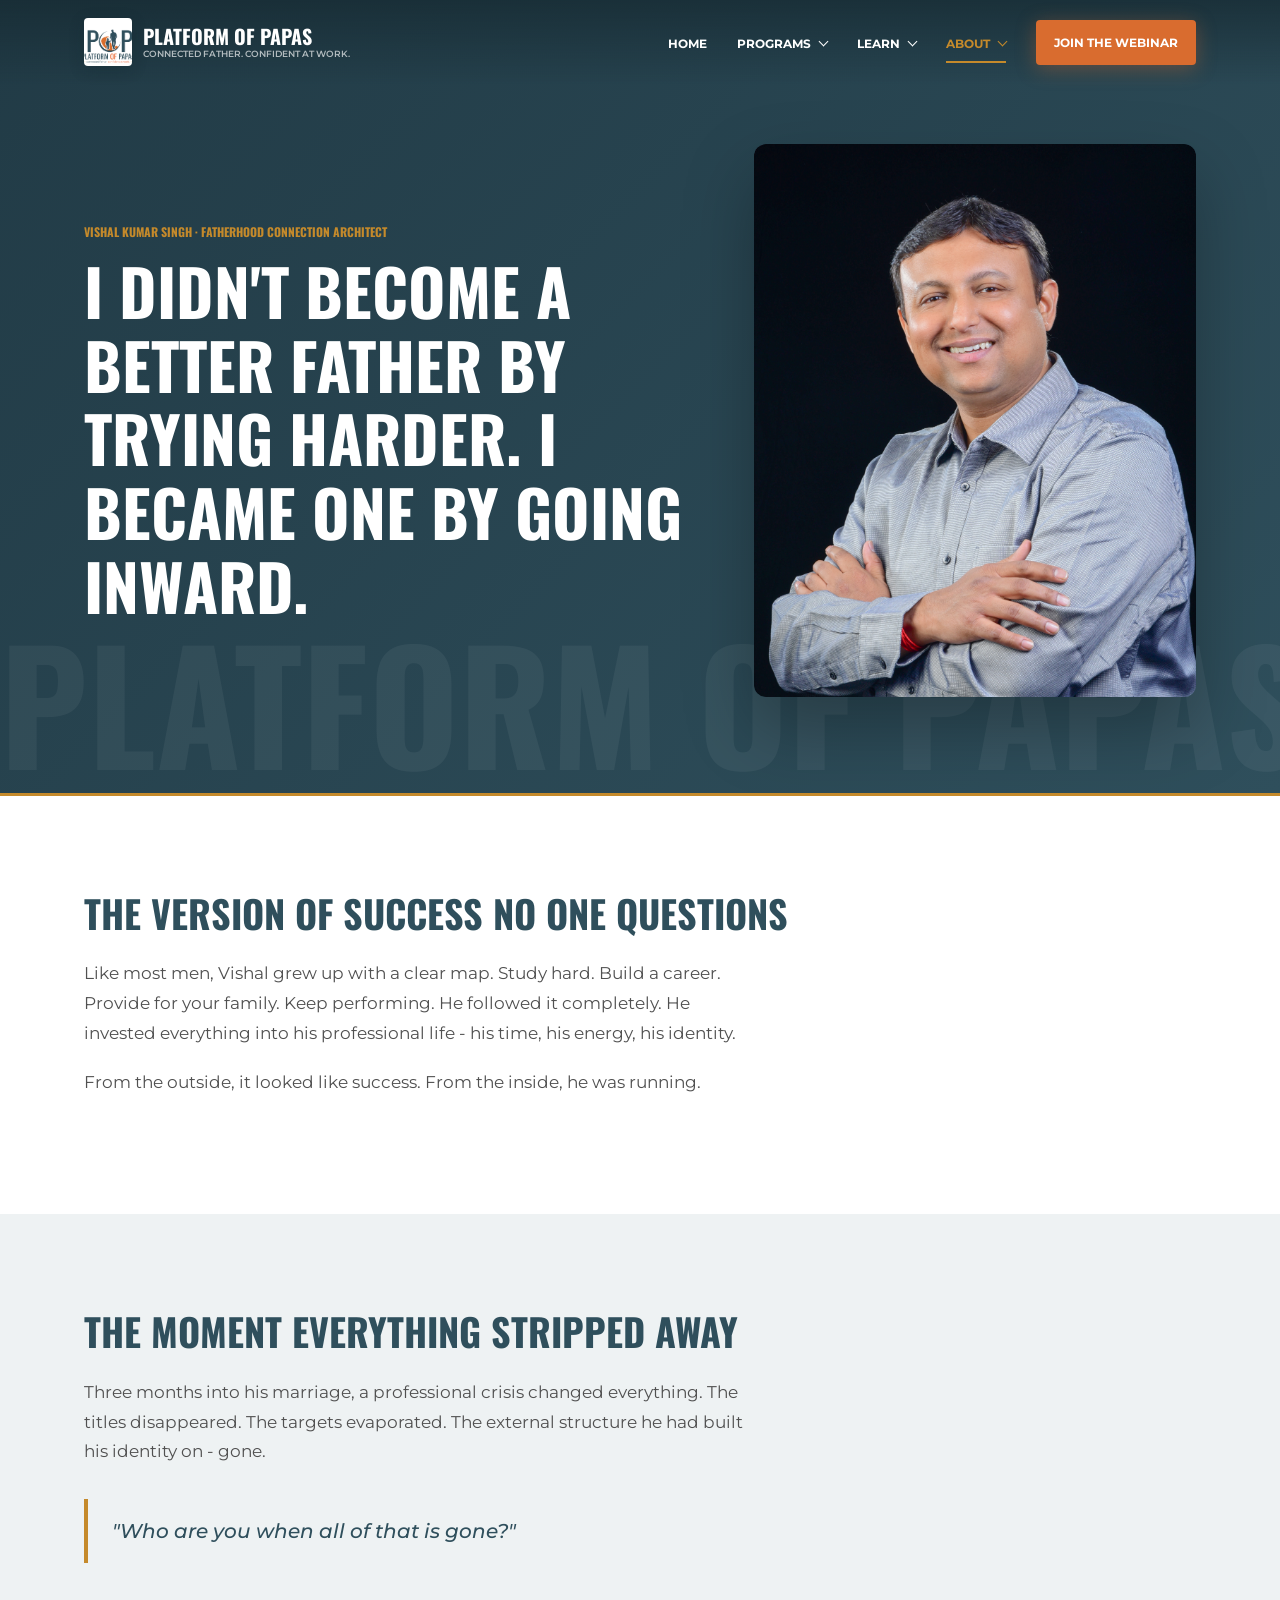
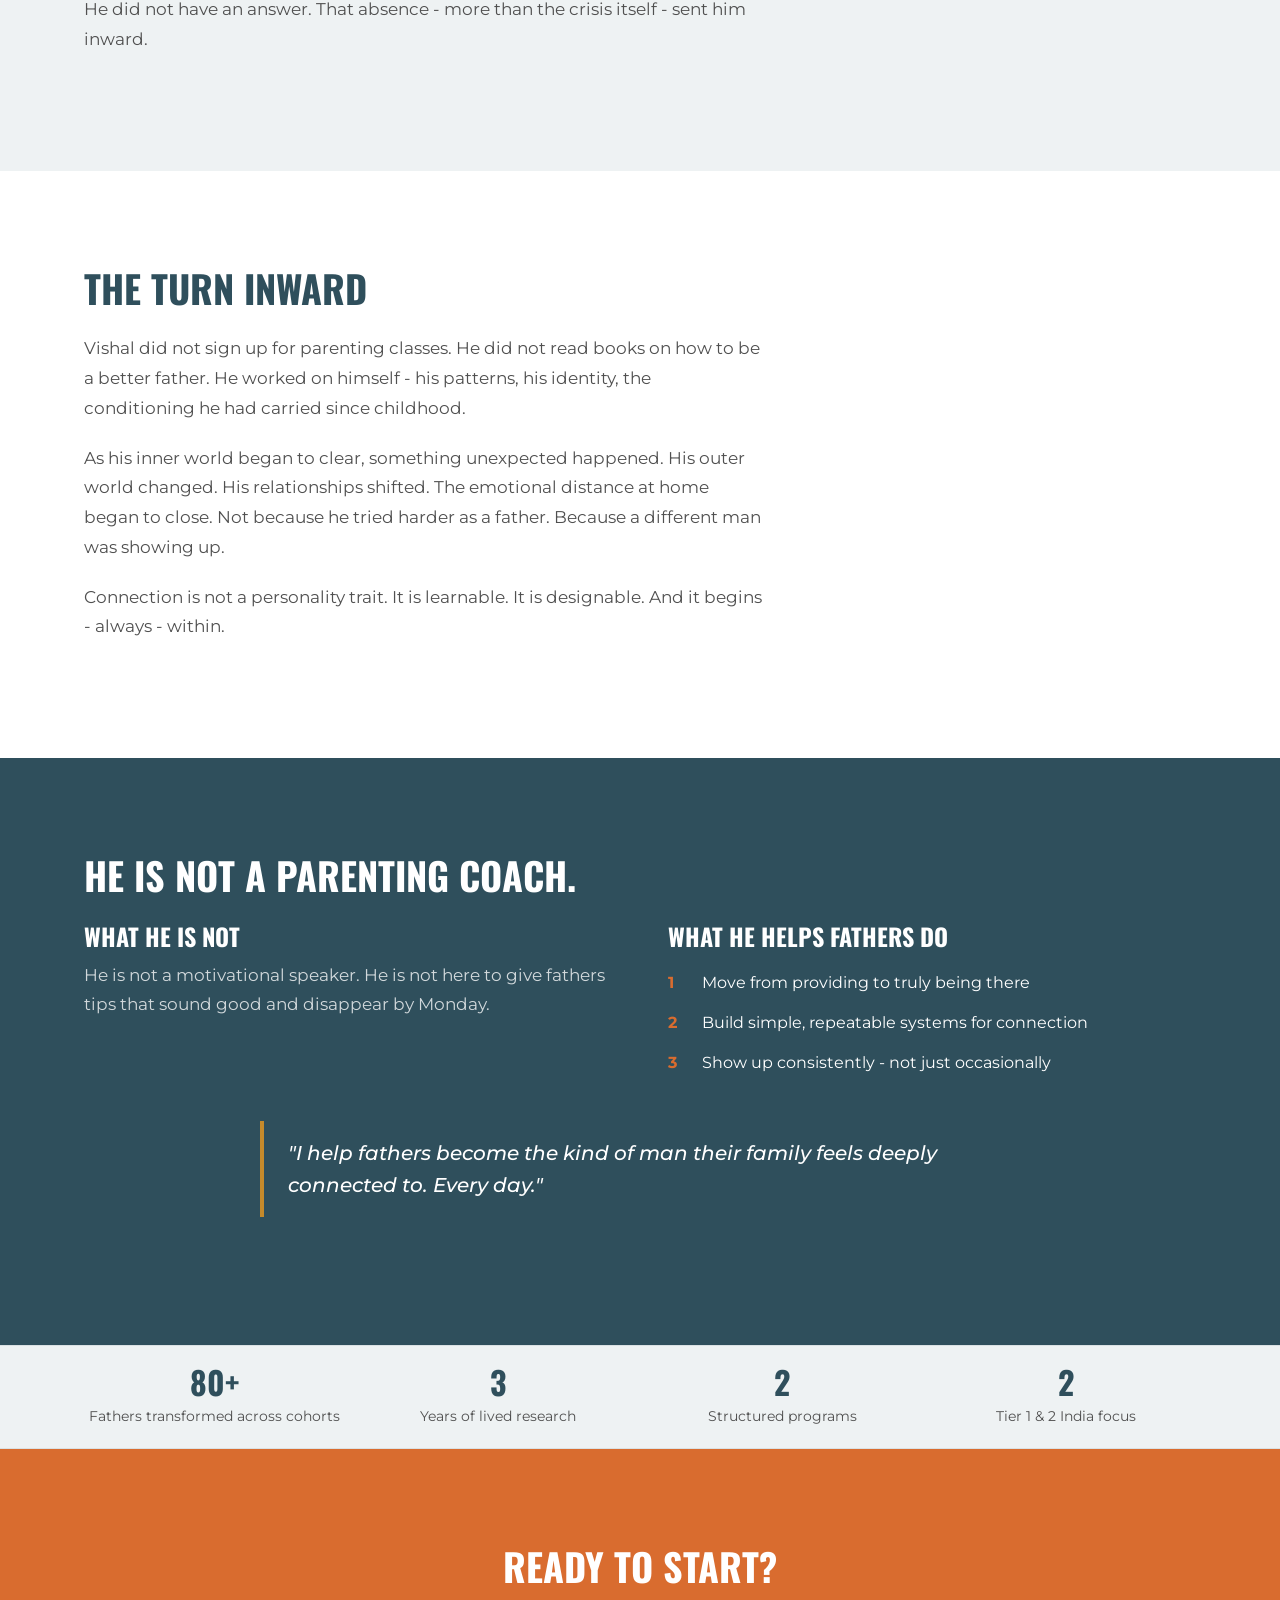
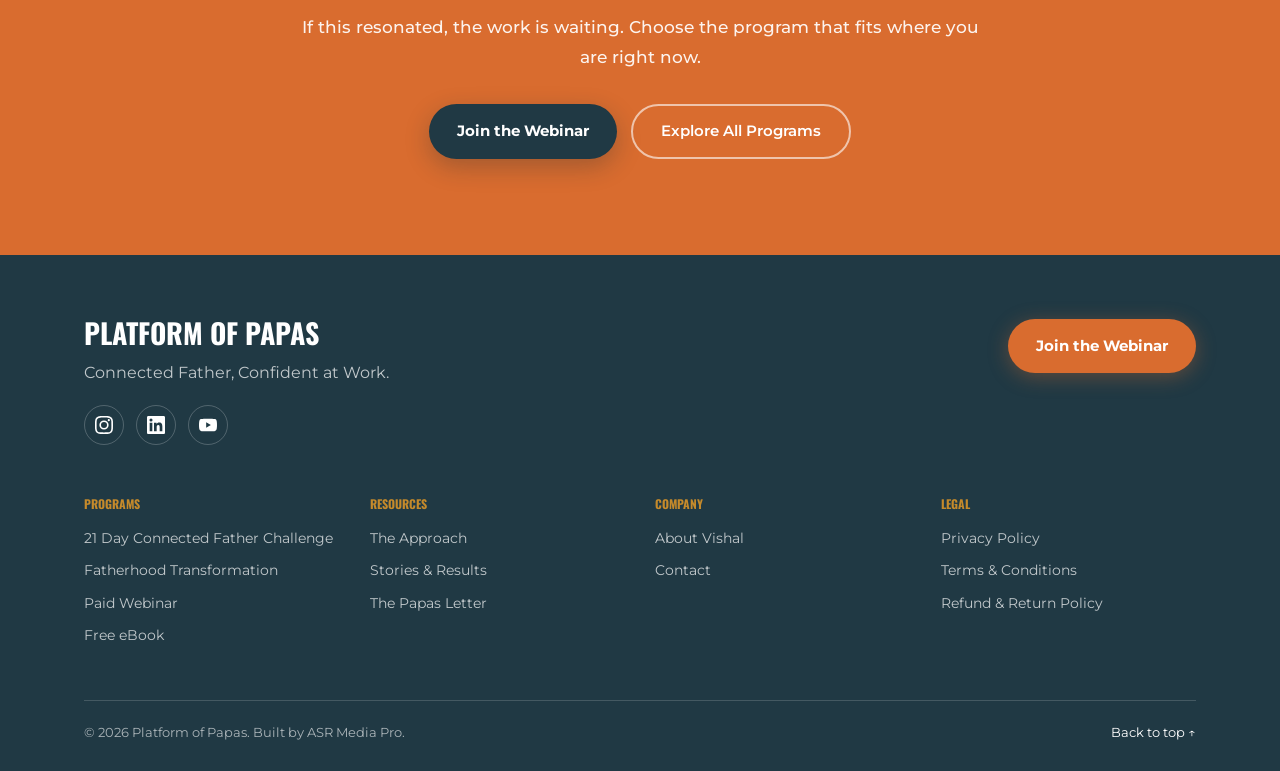
==== about/index.html @ cb769cd9 "Publish Platform of Papas website" ====
<!DOCTYPE html>
<html lang="en">
<head>
  <meta charset="UTF-8">
  <meta name="viewport" content="width=device-width, initial-scale=1.0">
  
  <title>About Vishal Kumar Singh - Fatherhood Connection Architect</title>
  <meta name="description" content="The story of how Vishal went from career-first to present father - and built a system other fathers can follow.">
  <meta property="og:title" content="About Vishal Kumar Singh - Fatherhood Connection Architect">
  <meta property="og:description" content="The story of how Vishal went from career-first to present father - and built a system other fathers can follow.">
  <meta property="og:image" content="../assets/og-image.svg">
  <meta property="og:url" content="/about/">
  <meta property="og:type" content="website">
  <link rel="preconnect" href="https://fonts.googleapis.com">
  <link rel="preconnect" href="https://fonts.gstatic.com" crossorigin>
  <link rel="stylesheet" href="../assets/site.css?v=20260710i">
</head>
<body>
  <a class="skip-link" href="#main-content">Skip to content</a>
  <header class="site-header" data-site-header>
  <div class="container nav-inner">
    <a class="brand" href="../index.html" aria-label="Platform of Papas home">
      <span class="brand-mark-wrap" aria-hidden="true"><img class="brand-mark" src="../Images/pops-logo-cropped.png" alt=""></span>
      <span class="brand-copy"><span class="brand-text">Platform of Papas</span><span class="brand-tagline">Connected father. Confident at work.</span></span>
    </a>
    <nav class="desktop-nav" aria-label="Primary navigation">
      <a class="nav-link " href="../index.html">Home</a>
      <div class="dropdown " data-dropdown style="--panel-width:280px">
    <button class="dropdown-trigger" type="button" aria-haspopup="true" aria-expanded="false" aria-controls="dropdown-programs" data-dropdown-trigger>Programs<span class="chevron" aria-hidden="true"></span></button>
    <ul class="dropdown-panel" id="dropdown-programs" role="menu">
      <li class="dropdown-label">Paid Programmes</li><li role="none"><a role="menuitem" href="https://lp.platformofpapas.com/21-day-connected-father-challenge">21 Day Connected Father Challenge</a></li><li role="none"><a role="menuitem" href="https://lp.platformofpapas.com/fatherhood-transformation-program">Fatherhood Transformation Program</a></li><li role="none"><a role="menuitem" href="https://lp.platformofpapas.com/webinar-lp">Conscious Fatherhood Webinar</a></li><li class="dropdown-label">Free Resource</li><li role="none"><a role="menuitem" href="../ebook/index.html">Free eBook</a></li>
    </ul>
  </div>
      <div class="dropdown " data-dropdown style="--panel-width:240px">
    <button class="dropdown-trigger" type="button" aria-haspopup="true" aria-expanded="false" aria-controls="dropdown-learn" data-dropdown-trigger>Learn<span class="chevron" aria-hidden="true"></span></button>
    <ul class="dropdown-panel" id="dropdown-learn" role="menu">
      <li role="none"><a role="menuitem" href="../approach/index.html">The Approach</a></li><li role="none"><a role="menuitem" href="../stories/index.html">Stories & Results</a></li><li role="none"><a role="menuitem" href="../newsletter/index.html">The Papas Letter</a></li>
    </ul>
  </div>
      <div class="dropdown is-active" data-dropdown style="--panel-width:200px">
    <button class="dropdown-trigger" type="button" aria-haspopup="true" aria-expanded="false" aria-controls="dropdown-about" data-dropdown-trigger>About<span class="chevron" aria-hidden="true"></span></button>
    <ul class="dropdown-panel" id="dropdown-about" role="menu">
      <li role="none"><a role="menuitem" href="../about/index.html">About Vishal</a></li><li role="none"><a role="menuitem" href="../contact/index.html">Contact</a></li>
    </ul>
  </div>
    </nav>
    <a class="nav-cta" href="https://lp.platformofpapas.com/webinar-lp">Join the Webinar</a>
    <button class="mobile-toggle" type="button" aria-label="Toggle navigation" aria-expanded="false" aria-controls="mobile-nav" data-mobile-toggle>
      <span></span><span></span><span></span>
    </button>
  </div>
  <nav class="mobile-nav" id="mobile-nav" aria-label="Mobile navigation" data-mobile-nav>
    <a class="" href="../index.html">Home</a>
    <div class="mobile-label">Programmes</div>
    <a href="https://lp.platformofpapas.com/21-day-connected-father-challenge">21 Day Connected Father Challenge</a>
    <a href="https://lp.platformofpapas.com/fatherhood-transformation-program">Fatherhood Transformation</a>
    <a href="https://lp.platformofpapas.com/webinar-lp">Paid Webinar</a>
    <a href="../ebook/index.html">Free eBook</a>
    <div class="mobile-label">Learn</div>
    <a href="../approach/index.html">The Approach</a>
    <a href="../stories/index.html">Stories & Results</a>
    <a href="../newsletter/index.html">The Papas Letter</a>
    <div class="mobile-label">About</div>
    <a href="../about/index.html">About Vishal</a>
    <a href="../contact/index.html">Contact</a>
    <a class="btn-primary mobile-cta" href="https://lp.platformofpapas.com/webinar-lp">Join the Webinar</a>
  </nav>
</header>
  <main id="main-content">
<section class="hero  with-image">
  <div class="container hero-grid">
    <div class="hero-copy reveal">
      <span class="eyebrow">Vishal Kumar Singh &middot; Fatherhood Connection Architect</span>
      <h1>I didn't become a better father by trying harder. I became one by going inward.</h1>
      
      
    </div>
    <div class="hero-media  reveal"><img src="../Images/DSC_6646.jpg" alt="Portrait of Vishal Kumar Singh"></div>
  </div>
</section>
  <section class="section  ">
  <div class="container">
    
    <h2 class="reveal">The version of success no one questions</h2>
    
    <div class="prose reveal">
      <p>Like most men, Vishal grew up with a clear map. Study hard. Build a career. Provide for your family. Keep performing. He followed it completely. He invested everything into his professional life - his time, his energy, his identity.</p>
      <p>From the outside, it looked like success. From the inside, he was running.</p>
    </div>
  </div>
</section>
  <section class="section tint ">
  <div class="container">
    
    <h2 class="reveal">The moment everything stripped away</h2>
    
    <div class="prose reveal">
      <p>Three months into his marriage, a professional crisis changed everything. The titles disappeared. The targets evaporated. The external structure he had built his identity on - gone.</p>
      <blockquote class="pullquote">"Who are you when all of that is gone?"</blockquote>
      <p>He did not have an answer. That absence - more than the crisis itself - sent him inward.</p>
    </div>
  </div>
</section>
  <section class="section  ">
  <div class="container">
    
    <h2 class="reveal">The turn inward</h2>
    
    <div class="prose reveal">
      <p>Vishal did not sign up for parenting classes. He did not read books on how to be a better father. He worked on himself - his patterns, his identity, the conditioning he had carried since childhood.</p>
      <p>As his inner world began to clear, something unexpected happened. His outer world changed. His relationships shifted. The emotional distance at home began to close. Not because he tried harder as a father. Because a different man was showing up.</p>
      <p>Connection is not a personality trait. It is learnable. It is designable. And it begins - always - within.</p>
    </div>
  </div>
</section>
  <section class="section dark ">
  <div class="container">
    
    <h2 class="reveal">He is not a parenting coach.</h2>
    
    <div class="two-col">
      <div class="reveal">
        <h3>What he is not</h3>
        <p>He is not a motivational speaker. He is not here to give fathers tips that sound good and disappear by Monday.</p>
      </div>
      <div class="reveal">
        <h3>What he helps fathers do</h3>
        <ul class="check-list">
          <li><span class="list-icon">1</span><span>Move from providing to truly being there</span></li>
          <li><span class="list-icon">2</span><span>Build simple, repeatable systems for connection</span></li>
          <li><span class="list-icon">3</span><span>Show up consistently - not just occasionally</span></li>
        </ul>
      </div>
    </div>
    <blockquote class="pullquote centered reveal">"I help fathers become the kind of man their family feels deeply connected to. Every day."</blockquote>
  </div>
</section>
  <section class="proof-bar" aria-label="Platform of Papas proof points">
  <div class="container proof-bar-inner">
    <div class="proof-item reveal"><strong data-count-to="100" data-count-suffix="+">100+</strong><span>Fathers transformed across cohorts</span></div><div class="proof-item reveal"><strong data-count-to="4" data-count-suffix="">4</strong><span>Years of lived research</span></div><div class="proof-item reveal"><strong data-count-to="3" data-count-suffix="">3</strong><span>Structured programs</span></div><div class="proof-item reveal"><strong data-count-to="2" data-count-suffix="">2</strong><span>Tier 1 & 2 India focus</span></div>
  </div>
</section>
  <section class="section orange center ">
  <div class="container">
    
    <h2 class="reveal">Ready to start?</h2>
    <p class="lead prose reveal">If this resonated, the work is waiting. Choose the program that fits where you are right now.</p>
    <div class="section-actions"><a class="btn-primary" href="https://lp.platformofpapas.com/webinar-lp">Join the Webinar</a> <a class="btn-secondary" href="../index.html#programs">Explore All Programs</a></div>
  </div>
</section>
  </main>
  <footer class="site-footer">
  <div class="container">
    <div class="footer-top">
      <div class="footer-brand">
        <h2>PLATFORM OF PAPAS</h2>
        <p>Connected Father, Confident at Work.</p>
        <div class="socials" aria-label="Social links">
          <a href="https://www.instagram.com/platformofpapas" target="_blank" rel="noopener noreferrer" aria-label="Instagram (opens in a new tab)">
            <svg viewBox="0 0 24 24" aria-hidden="true" focusable="false"><path d="M12 2.163c3.204 0 3.584.012 4.85.07 3.252.148 4.771 1.691 4.919 4.919.058 1.265.069 1.645.069 4.849 0 3.205-.012 3.584-.069 4.849-.149 3.225-1.664 4.771-4.919 4.919-1.266.058-1.644.07-4.85.07-3.204 0-3.584-.012-4.849-.07-3.26-.149-4.771-1.699-4.919-4.92-.058-1.265-.07-1.644-.07-4.849 0-3.204.013-3.583.07-4.849.149-3.227 1.664-4.771 4.919-4.919 1.266-.057 1.645-.069 4.849-.069zM12 0C8.741 0 8.333.014 7.053.072 2.695.272.273 2.69.073 7.052.014 8.333 0 8.741 0 12s.014 3.668.072 4.948c.2 4.358 2.618 6.78 6.98 6.98C8.333 23.986 8.741 24 12 24s3.668-.014 4.948-.072c4.354-.2 6.782-2.618 6.979-6.98C23.986 15.668 24 15.259 24 12s-.014-3.667-.072-4.947C23.732 2.699 21.311.272 16.949.072 15.668.014 15.259 0 12 0zm0 5.838A6.162 6.162 0 1 0 12 18.162 6.162 6.162 0 0 0 12 5.838zm0 10.162a4 4 0 1 1 0-8 4 4 0 0 1 0 8zm6.406-11.845a1.44 1.44 0 1 0 0 2.881 1.44 1.44 0 0 0 0-2.881z"/></svg>
          </a>
          <a href="https://www.linkedin.com/company/platform-of-papas/" target="_blank" rel="noopener noreferrer" aria-label="LinkedIn (opens in a new tab)">
            <svg viewBox="0 0 24 24" aria-hidden="true" focusable="false"><path d="M20.447 20.452h-3.554v-5.569c0-1.328-.027-3.037-1.852-3.037-1.853 0-2.136 1.445-2.136 2.939v5.667H9.351V9h3.414v1.561h.046c.477-.9 1.637-1.85 3.37-1.85 3.601 0 4.267 2.37 4.267 5.455v6.286zM5.337 7.433a2.062 2.062 0 1 1 0-4.124 2.062 2.062 0 0 1 0 4.124zM7.119 20.452H3.554V9h3.565v11.452zM22.225 0H1.771C.792 0 0 .774 0 1.729v20.542C0 23.227.792 24 1.771 24h20.451C23.2 24 24 23.227 24 22.271V1.729C24 .774 23.2 0 22.222 0h.003z"/></svg>
          </a>
          <a href="https://www.youtube.com/@PlatformOfPapas" target="_blank" rel="noopener noreferrer" aria-label="YouTube (opens in a new tab)">
            <svg viewBox="0 0 24 24" aria-hidden="true" focusable="false"><path d="M23.498 6.186a3.016 3.016 0 0 0-2.122-2.136C19.505 3.545 12 3.545 12 3.545s-7.505 0-9.377.505A3.017 3.017 0 0 0 .502 6.186C0 8.07 0 12 0 12s0 3.93.502 5.814a3.016 3.016 0 0 0 2.122 2.136c1.871.505 9.376.505 9.376.505s7.505 0 9.377-.505a3.015 3.015 0 0 0 2.122-2.136C24 15.93 24 12 24 12s0-3.93-.502-5.814zM9.545 15.568V8.432L15.818 12l-6.273 3.568z"/></svg>
          </a>
        </div>
      </div>
      <a class="btn-primary" href="https://lp.platformofpapas.com/webinar-lp">Join the Webinar</a>
    </div>
    <div class="footer-links">
      <div>
        <h3>Programs</h3>
        <a href="https://lp.platformofpapas.com/21-day-connected-father-challenge">21 Day Connected Father Challenge</a>
        <a href="https://lp.platformofpapas.com/fatherhood-transformation-program">Fatherhood Transformation</a>
        <a href="https://lp.platformofpapas.com/webinar-lp">Paid Webinar</a>
        <a href="../ebook/index.html">Free eBook</a>
      </div>
      <div>
        <h3>Resources</h3>
        <a href="../approach/index.html">The Approach</a>
        <a href="../stories/index.html">Stories & Results</a>
        <a href="../newsletter/index.html">The Papas Letter</a>
      </div>
      <div>
        <h3>Company</h3>
        <a href="../about/index.html">About Vishal</a>
        <a href="../contact/index.html">Contact</a>
      </div>
      <div>
        <h3>Legal</h3>
        <a href="../privacy/index.html">Privacy Policy</a>
        <a href="../terms/index.html">Terms &amp; Conditions</a>
        <a href="../refund-policy/index.html">Refund &amp; Return Policy</a>
      </div>
    </div>
    <div class="footer-bottom">
      <span>&copy; 2026 Platform of Papas. Built by ASR Media Pro.</span>
      <a href="#main-content">Back to top &uarr;</a>
    </div>
  </div>
</footer>
  <script src="../assets/site.js?v=20260710b"></script>
</body>
</html>
---- assets/site.css ----
@import url("https://fonts.googleapis.com/css2?family=Oswald:wght@400;600;700&family=Montserrat:wght@400;500;600;700&display=swap");

:root {
  --color-slate: #2f4f5c;
  --color-slate-light: #3d6272;
  --color-slate-dark: #203944;
  --color-slate-tint: #eef2f3;
  --color-orange: #d96c2f;
  --color-orange-hover: #c05a20;
  --color-amber: #e5531d;
  --color-gold: #c58a2b;
  --color-gold-tint: #f7eee6;
  --color-gray-dark: #505050;
  --color-gray-mid: #777;
  --color-gray-light: #aaa;
  --color-white: #fff;
  --color-off-white: #f9f9f9;
  --font-display: "Oswald", sans-serif;
  --font-body: "Montserrat", sans-serif;
  --radius-sm: 4px;
  --radius-md: 8px;
  --radius-lg: 12px;
  --radius-pill: 999px;
  --shadow-card: 0 2px 16px rgba(47, 79, 92, 0.1);
  --shadow-card-hover: 0 6px 32px rgba(47, 79, 92, 0.18);
  --shadow-cta: 0 4px 20px rgba(217, 108, 47, 0.35);
}

*,
*::before,
*::after {
  box-sizing: border-box;
}

html {
  scroll-behavior: smooth;
}

body {
  margin: 0;
  font-family: var(--font-body);
  color: var(--color-gray-dark);
  background: var(--color-off-white);
  line-height: 1.75;
  -webkit-font-smoothing: antialiased;
  overflow-x: hidden;
}

body.nav-open {
  overflow: hidden;
}

h1,
h2,
h3,
h4,
h5,
h6 {
  text-transform: uppercase;
}

img,
svg {
  max-width: 100%;
  display: block;
}

a {
  color: inherit;
}

button,
input,
select,
textarea {
  font: inherit;
}

:focus-visible {
  outline: 2px solid var(--color-gold);
  outline-offset: 3px;
}

.skip-link {
  position: absolute;
  left: 16px;
  top: -80px;
  z-index: 999;
  background: var(--color-white);
  color: var(--color-slate);
  padding: 10px 16px;
  border-radius: var(--radius-pill);
  font-weight: 700;
  transition: top 0.2s;
}

.skip-link:focus {
  top: 16px;
}

.sr-only {
  position: absolute;
  width: 1px;
  height: 1px;
  padding: 0;
  margin: -1px;
  overflow: hidden;
  clip: rect(0, 0, 0, 0);
  white-space: nowrap;
  border: 0;
}

.container {
  max-width: 1160px;
  margin: 0 auto;
  padding: 0 24px;
}

.narrow {
  max-width: 760px;
}

.prose {
  max-width: 680px;
}

.site-header {
  position: fixed;
  inset: 0 0 auto 0;
  z-index: 100;
  height: 84px;
  background: linear-gradient(to bottom, rgba(22, 42, 50, 0.74), rgba(22, 42, 50, 0));
  color: var(--color-white);
  transition: background 0.25s ease, box-shadow 0.25s ease, height 0.25s ease;
}

.site-header.is-solid,
.site-header.is-scrolled {
  background: rgba(32, 57, 68, 0.97);
  box-shadow: 0 10px 32px rgba(10, 30, 38, 0.18);
  backdrop-filter: blur(16px);
}

.nav-inner {
  height: 84px;
  display: flex;
  align-items: center;
  justify-content: space-between;
  gap: 30px;
}

.brand {
  display: inline-flex;
  align-items: center;
  gap: 11px;
  text-decoration: none;
  min-width: max-content;
  position: relative;
  z-index: 101;
}

.brand-mark-wrap {
  position: relative;
  width: 48px;
  height: 48px;
  flex: 0 0 48px;
  overflow: hidden;
  border-radius: var(--radius-sm);
  background: var(--color-white);
  box-shadow: 0 4px 16px rgba(7, 24, 31, 0.2);
}

.brand-mark {
  position: absolute;
  width: 58px;
  max-width: none;
  height: auto;
  left: 50%;
  top: 49%;
  transform: translate(-50%, -50%);
}

.brand-copy {
  display: flex;
  flex-direction: column;
  gap: 3px;
}

.brand-text {
  font-family: var(--font-display);
  font-size: 20px;
  font-weight: 700;
  color: var(--color-white);
  text-transform: uppercase;
  line-height: 1;
}

.brand-tagline {
  color: rgba(255, 255, 255, 0.66);
  font-size: 9px;
  font-weight: 600;
  line-height: 1;
  text-transform: uppercase;
}

.desktop-nav {
  display: flex;
  align-items: center;
  justify-content: flex-end;
  gap: 30px;
  flex: 1;
}

.nav-link,
.dropdown-trigger {
  position: relative;
  color: var(--color-white);
  text-decoration: none;
  background: transparent;
  border: 0;
  padding: 31px 0 29px;
  cursor: pointer;
  font-size: 12px;
  font-weight: 700;
  text-transform: uppercase;
  transition: color 0.18s ease;
}

.dropdown-trigger {
  display: inline-flex;
  align-items: center;
  gap: 9px;
}

.chevron {
  width: 7px;
  height: 7px;
  border-right: 1.5px solid currentColor;
  border-bottom: 1.5px solid currentColor;
  transform: translateY(-2px) rotate(45deg);
  transition: transform 0.18s ease;
}

.dropdown.is-open .chevron {
  transform: translateY(2px) rotate(225deg);
}

.nav-link:hover,
.dropdown-trigger:hover,
.nav-link.is-active,
.dropdown.is-active > .dropdown-trigger {
  color: var(--color-gold);
}

.nav-link:focus-visible,
.dropdown-trigger:focus-visible {
  outline: none;
  color: var(--color-gold);
}

.nav-link.is-active::after,
.dropdown.is-active > .dropdown-trigger::after {
  content: "";
  position: absolute;
  left: 0;
  right: 0;
  bottom: 20px;
  height: 2px;
  background: var(--color-gold);
}

.dropdown {
  position: relative;
}

.dropdown-panel {
  position: absolute;
  top: calc(100% - 8px);
  left: -20px;
  width: var(--panel-width, 260px);
  margin: 0;
  padding: 10px;
  list-style: none;
  background: var(--color-white);
  border: 1px solid rgba(47, 79, 92, 0.12);
  border-top: 3px solid var(--color-orange);
  border-radius: var(--radius-md);
  box-shadow: 0 22px 56px rgba(17, 42, 52, 0.2);
  opacity: 0;
  transform: translateY(-4px) scale(0.98);
  transform-origin: top left;
  pointer-events: none;
  transition: opacity 0.18s ease, transform 0.18s ease;
}

.dropdown.is-open .dropdown-panel {
  opacity: 1;
  transform: translateY(0) scale(1);
  pointer-events: auto;
}

.dropdown-label {
  padding: 11px 12px 6px;
  font-family: var(--font-display);
  font-size: 11px;
  font-weight: 700;
  color: var(--color-orange);
  text-transform: uppercase;
}

.dropdown-panel a {
  display: block;
  padding: 11px 12px;
  color: var(--color-slate);
  text-decoration: none;
  border-radius: var(--radius-sm);
  font-size: 13px;
  font-weight: 600;
  line-height: 1.35;
}

.dropdown-panel a:hover,
.dropdown-panel a:focus-visible {
  background: var(--color-slate-tint);
  color: var(--color-orange-hover);
}

.nav-cta,
.btn-primary,
.btn-secondary {
  display: inline-flex;
  align-items: center;
  justify-content: center;
  gap: 8px;
  text-decoration: none;
  border-radius: var(--radius-pill);
  border: 0;
  cursor: pointer;
  white-space: nowrap;
}

.nav-cta,
.btn-primary {
  background: var(--color-orange);
  color: var(--color-white);
  font-weight: 700;
  font-size: 15px;
  padding: 14px 28px;
  box-shadow: var(--shadow-cta);
  transition: background 0.2s, transform 0.15s, box-shadow 0.2s;
}

.nav-cta {
  padding: 12px 18px;
  border-radius: var(--radius-sm);
  font-size: 12px;
  text-transform: uppercase;
}

.nav-cta:hover,
.btn-primary:hover {
  background: var(--color-orange-hover);
  transform: translateY(-2px);
  box-shadow: 0 8px 28px rgba(217, 108, 47, 0.45);
}

.btn-secondary {
  background: transparent;
  color: var(--color-white);
  font-weight: 600;
  font-size: 15px;
  padding: 12px 28px;
  border: 2px solid rgba(255, 255, 255, 0.6);
  transition: border-color 0.2s, background 0.2s, transform 0.15s;
}

.btn-secondary:hover {
  border-color: var(--color-white);
  background: rgba(255, 255, 255, 0.08);
  transform: translateY(-2px);
}

.btn-secondary.dark {
  color: var(--color-slate);
  border-color: var(--color-slate);
}

.btn-secondary.dark:hover {
  background: rgba(47, 79, 92, 0.08);
}

.mobile-toggle {
  display: none;
  width: 42px;
  height: 42px;
  border: 0;
  background: transparent;
  color: var(--color-white);
  cursor: pointer;
  padding: 8px;
}

.mobile-toggle:focus-visible {
  outline: 1px solid var(--color-gold);
  outline-offset: -2px;
  border-radius: var(--radius-sm);
}

.mobile-toggle span {
  display: block;
  height: 2px;
  margin: 6px 0;
  background: currentColor;
  transition: transform 0.25s ease, opacity 0.25s ease;
}

.mobile-toggle.is-open span:nth-child(1) {
  transform: translateY(8px) rotate(45deg);
}

.mobile-toggle.is-open span:nth-child(2) {
  opacity: 0;
}

.mobile-toggle.is-open span:nth-child(3) {
  transform: translateY(-8px) rotate(-45deg);
}

.mobile-nav {
  position: fixed;
  inset: 0;
  z-index: 99;
  background: var(--color-slate-dark);
  color: var(--color-white);
  transform: translateX(100%);
  transition: transform 0.3s ease;
  padding: 92px 0 32px;
  overflow-y: auto;
}

.mobile-nav.is-open {
  transform: translateX(0);
}

.mobile-nav a {
  display: block;
  padding: 10px 32px;
  color: var(--color-white);
  text-decoration: none;
  font-family: var(--font-display);
  font-size: 18px;
  font-weight: 600;
  text-transform: uppercase;
}

.mobile-nav a:hover,
.mobile-nav a.is-active {
  color: var(--color-gold);
}

.mobile-label {
  padding: 24px 32px 5px;
  font-family: var(--font-display);
  font-size: 11px;
  font-weight: 700;
  color: var(--color-gold);
  text-transform: uppercase;
}

.mobile-cta {
  margin: 24px 32px 0;
  width: calc(100% - 64px);
}

main {
  background: var(--color-off-white);
}

.hero {
  position: relative;
  min-height: 88vh;
  display: flex;
  align-items: center;
  padding: 144px 0 96px;
  background:
    linear-gradient(135deg, rgba(32, 57, 68, 0.92), rgba(47, 79, 92, 0.96)),
    var(--color-slate);
  color: var(--color-white);
  overflow: hidden;
  border-bottom: 3px solid var(--color-gold);
}

.hero::before {
  content: "PLATFORM OF PAPAS";
  position: absolute;
  right: -24px;
  bottom: 22px;
  font-family: var(--font-display);
  font-size: clamp(56px, 12vw, 170px);
  font-weight: 700;
  color: rgba(255, 255, 255, 0.055);
  line-height: 0.9;
  white-space: nowrap;
  pointer-events: none;
}

.hero.with-image .hero-grid {
  display: grid;
  grid-template-columns: minmax(0, 1fr) minmax(320px, 0.72fr);
  align-items: center;
  gap: 56px;
}

.hero.center {
  text-align: center;
}

.hero.center .hero-copy {
  margin: 0 auto;
}

.hero-copy {
  position: relative;
  z-index: 1;
  max-width: 760px;
}

.hero h1 {
  margin: 0;
  font-family: var(--font-display);
  font-size: clamp(36px, 6vw, 64px);
  line-height: 1.15;
  font-weight: 700;
  color: var(--color-white);
}

.hero p {
  max-width: 620px;
  margin: 24px 0 0;
  color: rgba(255, 255, 255, 0.82);
  font-size: 20px;
  font-weight: 500;
}

.hero.center p {
  margin-left: auto;
  margin-right: auto;
}

.eyebrow {
  display: inline-block;
  margin-bottom: 12px;
  font-family: var(--font-display);
  font-size: 12px;
  font-weight: 700;
  color: var(--color-gold);
  text-transform: uppercase;
}

.hero-actions,
.section-actions {
  display: flex;
  align-items: center;
  flex-wrap: wrap;
  gap: 14px;
  margin-top: 32px;
}

.hero.center .hero-actions,
.section.center .section-actions {
  justify-content: center;
}

.newsletter-modal-cta {
  min-width: 220px;
}

.hero-media {
  position: relative;
  z-index: 1;
  aspect-ratio: 4 / 5;
  border-radius: var(--radius-lg);
  overflow: hidden;
  box-shadow: 0 30px 70px rgba(0, 0, 0, 0.28);
  background: var(--color-slate-light);
}

.hero-media.wide {
  aspect-ratio: 16 / 10;
}

.hero-media img {
  width: 100%;
  height: 100%;
  object-fit: cover;
}

.photo-label {
  position: absolute;
  inset: 0;
  display: grid;
  place-items: center;
  color: rgba(255, 255, 255, 0.58);
  font-size: 13px;
  font-weight: 600;
}

.section {
  padding: 96px 0;
  background: var(--color-white);
}

.section.tint {
  background: var(--color-slate-tint);
}

.section.off {
  background: var(--color-off-white);
}

.section.gold-tint {
  background: var(--color-gold-tint);
}

.section.dark {
  background: var(--color-slate);
  color: var(--color-white);
}

.section.orange {
  background: var(--color-orange);
  color: var(--color-white);
}

.section.orange .btn-primary {
  background: var(--color-slate-dark);
  color: var(--color-white);
  box-shadow: 0 8px 24px rgba(22, 42, 50, 0.28);
}

.section.orange .btn-primary:hover {
  background: var(--color-slate);
  box-shadow: 0 12px 30px rgba(22, 42, 50, 0.34);
}

.section.approach-cta {
  background: var(--color-slate-tint);
  color: var(--color-slate);
  border-top: 1px solid rgba(47, 79, 92, 0.12);
}

.section.approach-cta h2 {
  color: var(--color-slate-dark);
}

.section.approach-cta .lead {
  color: var(--color-gray-dark);
}

.section.center {
  text-align: center;
}

.section.center .lead {
  margin-left: auto;
  margin-right: auto;
}

.section h2 {
  margin: 0 0 24px;
  font-family: var(--font-display);
  font-size: clamp(28px, 4vw, 38px);
  line-height: 1.15;
  color: var(--color-slate);
}

.section.dark h2,
.section.orange h2,
.section.dark h3,
.section.orange h3 {
  color: var(--color-white);
}

.section h3 {
  margin: 0 0 10px;
  font-family: var(--font-display);
  font-size: 24px;
  line-height: 1.2;
  color: var(--color-slate);
}

.section p {
  margin: 0 0 20px;
  font-size: 17px;
}

.section.dark p,
.section.orange p {
  color: rgba(255, 255, 255, 0.78);
}

.lead {
  font-size: 20px;
  font-weight: 500;
  color: var(--color-slate);
}

.section.dark .lead,
.section.orange .lead {
  color: rgba(255, 255, 255, 0.92);
}

.proof-bar {
  background: var(--color-slate-tint);
  border-top: 1px solid rgba(47, 79, 92, 0.1);
  border-bottom: 1px solid rgba(47, 79, 92, 0.1);
  padding: 20px 0;
}

.proof-bar-inner {
  display: grid;
  grid-template-columns: repeat(4, 1fr);
  gap: 24px;
  text-align: center;
}

.proof-item strong {
  display: block;
  font-family: var(--font-display);
  font-size: 32px;
  line-height: 1;
  color: var(--color-slate);
}

.proof-item span {
  display: block;
  margin-top: 6px;
  font-size: 14px;
  color: var(--color-gray-dark);
}

.two-col,
.contact-grid,
.about-teaser {
  display: grid;
  grid-template-columns: repeat(2, minmax(0, 1fr));
  gap: 56px;
  align-items: start;
}

.about-teaser {
  align-items: center;
}

.pullquote {
  max-width: 760px;
  margin: 32px 0;
  padding: 16px 0 16px 24px;
  border-left: 4px solid var(--color-gold);
  color: var(--color-slate);
  font-size: 20px;
  font-weight: 500;
  font-style: italic;
  line-height: 1.6;
}

.pullquote.centered {
  margin-left: auto;
  margin-right: auto;
}

.dark .pullquote {
  color: var(--color-white);
}

.truth-list,
.check-list,
.link-list {
  list-style: none;
  margin: 18px 0 0;
  padding: 0;
}

.truth-list li,
.check-list li {
  display: grid;
  grid-template-columns: 24px 1fr;
  gap: 10px;
  margin: 12px 0;
  font-size: 16px;
}

.list-icon {
  font-weight: 700;
  color: var(--color-orange);
}

.list-icon.no {
  color: var(--color-amber);
}

.contrast-card,
.program-card,
.testimonial-card,
.feature-card,
.letter-card,
.contact-card {
  background: var(--color-white);
  border-radius: var(--radius-lg);
  box-shadow: var(--shadow-card);
}

.contrast-card {
  padding: 34px;
}

.contrast-card h3 {
  font-size: 20px;
}

.program-grid {
  display: grid;
  grid-template-columns: repeat(2, minmax(0, 1fr));
  gap: 24px;
  margin-top: 36px;
}

.program-card {
  display: flex;
  flex-direction: column;
  gap: 14px;
  padding: 34px 30px;
  border-top: 4px solid var(--color-orange);
  transition: transform 0.2s, box-shadow 0.2s;
}

.program-card:hover {
  transform: translateY(-4px);
  box-shadow: var(--shadow-card-hover);
}

.tag {
  align-self: flex-start;
  padding: 4px 10px;
  border-radius: var(--radius-sm);
  background: var(--color-slate-tint);
  color: var(--color-slate);
  font-family: var(--font-display);
  font-size: 11px;
  font-weight: 700;
  text-transform: uppercase;
}

.tag.gold {
  color: var(--color-gold);
}

.program-card p {
  flex: 1;
  font-size: 15px;
}

.price {
  font-family: var(--font-display);
  font-size: 22px;
  font-weight: 700;
  color: var(--color-orange);
}

.image-panel {
  position: relative;
  overflow: hidden;
  border-radius: var(--radius-lg);
  background: var(--color-slate-light);
  box-shadow: var(--shadow-card);
  aspect-ratio: 4 / 5;
}

.image-panel.wide {
  aspect-ratio: 16 / 10;
}

.image-panel img {
  width: 100%;
  height: 100%;
  object-fit: cover;
}

.text-link {
  color: var(--color-orange);
  font-weight: 700;
  text-decoration: none;
}

.text-link:hover {
  text-decoration: underline;
}

.testimonial-grid {
  display: grid;
  grid-template-columns: repeat(3, minmax(0, 1fr));
  gap: 24px;
  margin-top: 34px;
}

.testimonial-grid.two {
  grid-template-columns: repeat(2, minmax(0, 1fr));
}

.testimonial-card {
  padding: 30px;
  border-top: 3px solid var(--color-gold);
}

.testimonial-card blockquote {
  margin: 0;
}

.testimonial-stars {
  color: var(--color-gold);
  font-size: 18px;
  margin-bottom: 12px;
}

.testimonial-quote {
  font-size: 16px;
  font-style: italic;
}

.testimonial-name {
  display: block;
  margin-top: 18px;
  font-family: var(--font-display);
  font-size: 15px;
  font-weight: 600;
  color: var(--color-slate);
}

.newsletter-strip {
  background: var(--color-slate);
  color: var(--color-white);
  padding: 80px 0;
  text-align: center;
}

.newsletter-strip h2 {
  margin: 0 0 12px;
  font-family: var(--font-display);
  font-size: 36px;
}

.newsletter-strip p {
  max-width: 620px;
  margin: 0 auto 30px;
  color: rgba(255, 255, 255, 0.75);
}

.newsletter-strip .newsletter-privacy {
  margin: 14px auto 0;
  font-size: 12px;
  color: rgba(255, 255, 255, 0.58);
}

.ghl-modal-overlay {
  position: fixed;
  inset: 0;
  z-index: 99999;
  display: none;
  align-items: center;
  justify-content: center;
  padding: 16px;
  box-sizing: border-box;
  background: rgba(15, 35, 43, 0.78);
  backdrop-filter: blur(6px);
  opacity: 0;
  transition: opacity 0.25s ease;
}

.ghl-modal-overlay.active {
  opacity: 1;
}

.ghl-modal-box {
  position: relative;
  width: 100%;
  max-width: 520px;
  max-height: 90vh;
  display: flex;
  flex-direction: column;
  overflow: hidden;
  padding: 28px 28px 0;
  border: 1px solid rgba(255, 255, 255, 0.14);
  border-radius: var(--radius-md);
  background: var(--color-slate);
  box-shadow: 0 30px 96px rgba(8, 25, 32, 0.42);
}

.ghl-modal-close {
  position: absolute;
  top: 12px;
  right: 16px;
  z-index: 10;
  width: 36px;
  height: 36px;
  display: grid;
  place-items: center;
  padding: 0;
  border: 0;
  border-radius: 50%;
  background: rgba(255, 255, 255, 0.12);
  color: var(--color-white);
  font-size: 24px;
  line-height: 1;
  cursor: pointer;
  transition: background 0.18s ease, color 0.18s ease;
}

.ghl-modal-close:hover {
  background: var(--color-orange);
  color: var(--color-white);
}

.ghl-modal-header {
  flex-shrink: 0;
  padding-right: 42px;
}

.ghl-modal-header h2 {
  margin: 0 0 6px;
  color: var(--color-white);
  font-family: var(--font-display);
  font-size: 26px;
  line-height: 1.15;
}

.ghl-modal-header p {
  margin: 0;
  color: rgba(255, 255, 255, 0.7);
  font-size: 14px;
  line-height: 1.5;
}

.ghl-modal-form-scroll {
  flex: 1;
  overflow-y: auto;
  overflow-x: hidden;
  margin: 12px -28px 0;
  background: var(--color-slate);
  -webkit-overflow-scrolling: touch;
}

.ghl-loading {
  padding: 48px 24px;
  color: rgba(255, 255, 255, 0.62);
  font-size: 14px;
  font-style: italic;
  text-align: center;
}

.inline-form,
.full-form {
  display: grid;
  gap: 14px;
}

.inline-form {
  grid-template-columns: 1fr auto;
  max-width: 560px;
  margin: 0 auto;
}

.form-row {
  display: grid;
  grid-template-columns: repeat(2, minmax(0, 1fr));
  gap: 14px;
}

.form-group {
  display: flex;
  flex-direction: column;
  gap: 6px;
  text-align: left;
}

.form-group label {
  font-size: 13px;
  font-weight: 600;
  color: var(--color-slate);
}

.dark .form-group label,
.newsletter-strip .form-group label {
  color: var(--color-white);
}

.form-group input,
.form-group select,
.form-group textarea,
.inline-form input {
  width: 100%;
  border: 1.5px solid #d1d5db;
  border-radius: var(--radius-md);
  background: var(--color-white);
  color: var(--color-gray-dark);
  padding: 13px 16px;
  font-size: 15px;
  transition: border-color 0.2s;
}

.inline-form input {
  border-radius: var(--radius-pill);
}

.form-group input:focus,
.form-group select:focus,
.form-group textarea:focus,
.inline-form input:focus {
  outline: none;
  border-color: var(--color-slate);
}

.form-group textarea {
  min-height: 132px;
  resize: vertical;
}

.form-note,
.form-status {
  grid-column: 1 / -1;
  margin: 2px 0 0;
  font-size: 13px;
}

.form-note {
  color: rgba(255, 255, 255, 0.58);
}

.form-status {
  min-height: 22px;
  font-weight: 700;
}

.form-status.success {
  color: var(--color-slate);
}

.dark .form-status.success,
.newsletter-strip .form-status.success {
  color: var(--color-white);
}

.form-status.error {
  color: var(--color-amber);
}

.story-block {
  padding-top: 24px;
  border-top: 2px solid var(--color-gold);
}

.case-grid,
.feature-grid,
.stat-grid,
.journey-strip {
  display: grid;
  gap: 24px;
}

.case-grid,
.feature-grid {
  grid-template-columns: repeat(3, minmax(0, 1fr));
}

.feature-card {
  padding: 30px;
}

.feature-icon {
  width: 42px;
  height: 42px;
  display: grid;
  place-items: center;
  margin-bottom: 18px;
  border-radius: 50%;
  background: var(--color-slate-tint);
  color: var(--color-orange);
}

.stat-grid {
  grid-template-columns: repeat(4, minmax(0, 1fr));
}

.stat-item strong {
  display: block;
  font-family: var(--font-display);
  font-size: clamp(38px, 6vw, 64px);
  line-height: 1;
  color: var(--color-white);
}

.stat-item span {
  color: rgba(255, 255, 255, 0.75);
  font-size: 15px;
}

.footnote {
  margin-top: 28px;
  color: rgba(255, 255, 255, 0.56);
  font-size: 13px;
  font-style: italic;
}

.comparison {
  display: grid;
  grid-template-columns: 1fr auto 1fr;
  gap: 18px;
  align-items: stretch;
  margin-top: 34px;
}

.comparison-col {
  padding: 28px;
  background: var(--color-white);
  border-radius: var(--radius-lg);
  box-shadow: var(--shadow-card);
}

.comparison-arrow {
  display: grid;
  place-items: center;
  font-family: var(--font-display);
  font-size: 36px;
  color: var(--color-gold);
}

.framework-list {
  position: relative;
  max-width: 880px;
  margin: 44px auto 0;
  text-align: left;
}

.framework-list::before {
  content: "";
  position: absolute;
  top: 34px;
  bottom: 34px;
  left: 31px;
  width: 1px;
  background: rgba(197, 138, 43, 0.5);
}

.framework-step {
  position: relative;
  display: grid;
  grid-template-columns: 64px minmax(0, 1fr);
  gap: 28px;
  align-items: center;
  min-height: 116px;
  padding: 24px 0;
  border-bottom: 1px solid rgba(47, 79, 92, 0.1);
}

.framework-step:last-child {
  border-bottom: 0;
}

.step-letter {
  position: relative;
  z-index: 1;
  width: 64px;
  height: 64px;
  display: grid;
  place-items: center;
  border: 1px solid rgba(217, 108, 47, 0.3);
  border-radius: var(--radius-sm);
  font-family: var(--font-display);
  font-size: 38px;
  font-weight: 700;
  line-height: 1;
  color: var(--color-orange);
  background: var(--color-white);
}

.framework-step > div:last-child {
  min-width: 0;
  text-align: left;
}

.framework-step h3 {
  margin-bottom: 6px;
}

.framework-step p {
  max-width: 720px;
  margin: 0;
}

.journey-strip {
  grid-template-columns: repeat(3, 1fr);
  gap: 2px;
}

.journey-step {
  padding: 40px 32px;
  color: var(--color-white);
  text-align: center;
}

.journey-step:nth-child(1) {
  background: var(--color-slate);
}

.journey-step:nth-child(2) {
  background: var(--color-orange);
}

.journey-step:nth-child(3) {
  background: var(--color-gold);
}

.journey-step .step-num {
  display: block;
  margin-bottom: 8px;
  font-family: var(--font-display);
  font-size: 13px;
  font-weight: 700;
  opacity: 0.74;
}

.letter-card {
  max-width: 760px;
  margin: 34px auto 0;
  padding: 36px;
  border-top: 3px solid var(--color-gold);
  text-align: left;
}

.contact-card {
  padding: 32px;
}

.link-list li {
  margin: 14px 0;
}

.legal-hero {
  padding: 152px 0 72px;
  background: var(--color-slate);
  color: var(--color-white);
  border-bottom: 3px solid var(--color-gold);
}

.legal-hero h1 {
  max-width: 880px;
  margin: 0;
  font-family: var(--font-display);
  font-size: clamp(40px, 6vw, 64px);
  line-height: 1.08;
}

.legal-hero p {
  max-width: 780px;
  margin: 20px 0 0;
  color: rgba(255, 255, 255, 0.78);
  font-size: 18px;
}

.legal-meta {
  display: flex;
  flex-wrap: wrap;
  gap: 12px 28px;
  margin-top: 28px;
  color: rgba(255, 255, 255, 0.62);
  font-size: 13px;
  font-weight: 600;
  text-transform: uppercase;
}

.legal-notice {
  padding: 22px 0;
  background: var(--color-gold-tint);
  color: var(--color-slate-dark);
  border-bottom: 1px solid rgba(197, 138, 43, 0.22);
  font-size: 15px;
  font-weight: 600;
  line-height: 1.7;
}

.legal-shell {
  padding: 76px 0 96px;
  background: var(--color-white);
}

.legal-layout {
  display: grid;
  grid-template-columns: 220px minmax(0, 780px);
  gap: 72px;
  align-items: start;
  justify-content: center;
}

.legal-toc {
  position: sticky;
  top: 112px;
  display: flex;
  flex-direction: column;
  gap: 8px;
  padding-left: 18px;
  border-left: 2px solid var(--color-orange);
}

.legal-toc > span {
  margin-bottom: 6px;
  color: var(--color-slate);
  font-family: var(--font-display);
  font-size: 13px;
  font-weight: 700;
  text-transform: uppercase;
}

.legal-toc a {
  color: var(--color-gray-mid);
  font-size: 13px;
  line-height: 1.35;
  text-decoration: none;
  transition: color 0.18s ease;
}

.legal-toc a:hover,
.legal-toc a:focus-visible {
  color: var(--color-orange);
}

.legal-document {
  min-width: 0;
}

.legal-section {
  padding: 0 0 42px;
  margin-bottom: 42px;
  border-bottom: 1px solid rgba(47, 79, 92, 0.12);
  scroll-margin-top: 112px;
}

.legal-section:last-child {
  padding-bottom: 0;
  margin-bottom: 0;
  border-bottom: 0;
}

.legal-section h2 {
  margin: 0 0 18px;
  color: var(--color-slate-dark);
  font-family: var(--font-display);
  font-size: 27px;
  line-height: 1.2;
}

.legal-section p {
  margin: 0 0 16px;
  color: var(--color-gray-dark);
  font-size: 15px;
  line-height: 1.8;
}

.legal-section p:last-child {
  margin-bottom: 0;
}

.legal-section a {
  color: var(--color-orange-hover);
  font-weight: 700;
}

.legal-list {
  margin: 12px 0 18px;
  padding-left: 22px;
}

.legal-list li {
  margin: 10px 0;
  padding-left: 5px;
  color: var(--color-gray-dark);
  font-size: 15px;
  line-height: 1.75;
}

.site-footer {
  background: var(--color-slate-dark);
  color: var(--color-white);
  padding: 64px 0 28px;
}

.footer-top {
  display: flex;
  justify-content: space-between;
  gap: 32px;
  align-items: flex-start;
}

.footer-brand {
  max-width: 330px;
}

.footer-brand h2 {
  margin: 0;
  font-family: var(--font-display);
  font-size: 28px;
  line-height: 1;
}

.footer-brand p {
  margin: 12px 0 18px;
  color: rgba(255, 255, 255, 0.72);
}

.socials {
  display: flex;
  gap: 12px;
}

.socials a {
  width: 40px;
  height: 40px;
  display: grid;
  place-items: center;
  color: var(--color-white);
  border: 1px solid rgba(255, 255, 255, 0.22);
  border-radius: 50%;
  text-decoration: none;
  transition: background 0.18s ease, border-color 0.18s ease, transform 0.18s ease;
}

.socials a:hover,
.socials a:focus-visible {
  background: var(--color-orange);
  border-color: var(--color-orange);
  transform: translateY(-2px);
}

.socials svg {
  width: 18px;
  height: 18px;
  fill: currentColor;
}

.footer-links {
  display: grid;
  grid-template-columns: repeat(4, minmax(120px, 1fr));
  gap: 30px;
  margin-top: 48px;
}

.footer-links h3 {
  margin: 0 0 12px;
  font-family: var(--font-display);
  font-size: 12px;
  color: var(--color-gold);
  text-transform: uppercase;
}

.footer-links a {
  display: block;
  margin: 8px 0;
  color: rgba(255, 255, 255, 0.72);
  text-decoration: none;
  font-size: 14px;
}

.footer-links a:hover {
  color: var(--color-white);
}

.footer-bottom {
  display: flex;
  justify-content: space-between;
  gap: 20px;
  margin-top: 44px;
  padding-top: 20px;
  border-top: 1px solid rgba(255, 255, 255, 0.16);
  color: rgba(255, 255, 255, 0.62);
  font-size: 13px;
}

.footer-bottom a {
  color: var(--color-white);
  text-decoration: none;
}

.reveal {
  opacity: 0;
  transform: translateY(20px);
  transition: opacity 0.5s ease, transform 0.5s ease;
}

.reveal.is-visible {
  opacity: 1;
  transform: translateY(0);
}

.shell-empty {
  min-height: 48vh;
  display: grid;
  place-items: center;
  color: transparent;
}

@media (max-width: 1023px) {
  .site-header,
  .nav-inner {
    height: 68px;
  }

  .desktop-nav,
  .nav-cta {
    display: none;
  }

  .mobile-toggle {
    display: block;
    position: relative;
    z-index: 101;
  }

  .brand-text {
    font-size: 17px;
  }

  .brand-mark-wrap {
    width: 42px;
    height: 42px;
    flex-basis: 42px;
  }

  .brand-mark {
    width: 51px;
  }

  .hero {
    min-height: auto;
    padding: 112px 0 64px;
  }

  .hero.with-image .hero-grid,
  .two-col,
  .about-teaser,
  .contact-grid {
    grid-template-columns: 1fr;
  }

  .hero-media {
    max-height: 520px;
  }

  .proof-bar-inner,
  .stat-grid {
    grid-template-columns: repeat(2, minmax(0, 1fr));
  }

  .program-grid,
  .testimonial-grid,
  .testimonial-grid.two,
  .case-grid,
  .feature-grid {
    grid-template-columns: 1fr;
  }

  .comparison {
    grid-template-columns: 1fr;
  }

  .comparison-arrow {
    transform: rotate(90deg);
  }

  .footer-top,
  .footer-bottom {
    flex-direction: column;
  }

  .footer-links {
    grid-template-columns: repeat(2, minmax(0, 1fr));
  }

  .legal-layout {
    grid-template-columns: 1fr;
    gap: 48px;
  }

  .legal-toc {
    position: static;
    display: grid;
    grid-template-columns: repeat(2, minmax(0, 1fr));
    gap: 8px 24px;
    padding: 18px 0 0;
    border-left: 0;
    border-top: 2px solid var(--color-orange);
  }

  .legal-toc > span {
    grid-column: 1 / -1;
  }
}

@media (max-width: 640px) {
  .container {
    padding: 0 16px;
  }

  .brand-tagline {
    display: none;
  }

  .section {
    padding: 56px 0;
  }

  .legal-hero {
    padding: 116px 0 52px;
  }

  .legal-hero p {
    font-size: 16px;
  }

  .legal-meta {
    flex-direction: column;
    gap: 6px;
  }

  .legal-notice {
    padding: 18px 0;
    font-size: 14px;
  }

  .legal-shell {
    padding: 52px 0 64px;
  }

  .legal-toc {
    display: none;
  }

  .legal-section {
    padding-bottom: 32px;
    margin-bottom: 32px;
  }

  .legal-section h2 {
    font-size: 23px;
  }

  .hero p,
  .lead {
    font-size: 17px;
  }

  .hero-actions,
  .section-actions {
    align-items: stretch;
    flex-direction: column;
  }

  .btn-primary,
  .btn-secondary {
    width: 100%;
    white-space: normal;
    text-align: center;
  }

  .mobile-cta {
    width: calc(100% - 64px);
  }

  .proof-bar-inner,
  .stat-grid,
  .form-row,
  .inline-form,
  .journey-strip {
    grid-template-columns: 1fr;
  }

  .inline-form .btn-primary {
    width: 100%;
  }

  .contrast-card,
  .program-card,
  .testimonial-card,
  .feature-card,
  .letter-card,
  .contact-card {
    padding: 24px;
  }

  .framework-list {
    margin-top: 32px;
  }

  .framework-list::before {
    left: 24px;
    top: 28px;
    bottom: 28px;
  }

  .framework-step {
    grid-template-columns: 50px minmax(0, 1fr);
    gap: 16px;
    min-height: 104px;
    padding: 20px 0;
  }

  .step-letter {
    width: 50px;
    height: 50px;
    font-size: 30px;
  }

  .framework-step h3 {
    font-size: 20px;
  }

  .framework-step p {
    font-size: 15px;
    line-height: 1.6;
  }

  .ghl-modal-box {
    padding: 24px 20px 0;
  }

  .ghl-modal-form-scroll {
    margin: 12px -20px 0;
  }

  .footer-links {
    grid-template-columns: 1fr;
  }
}

@media (prefers-reduced-motion: reduce) {
  *,
  *::before,
  *::after {
    animation-duration: 0.01ms !important;
    scroll-behavior: auto !important;
    transition-duration: 0.01ms !important;
  }

  .reveal {
    opacity: 1;
    transform: none;
  }
}
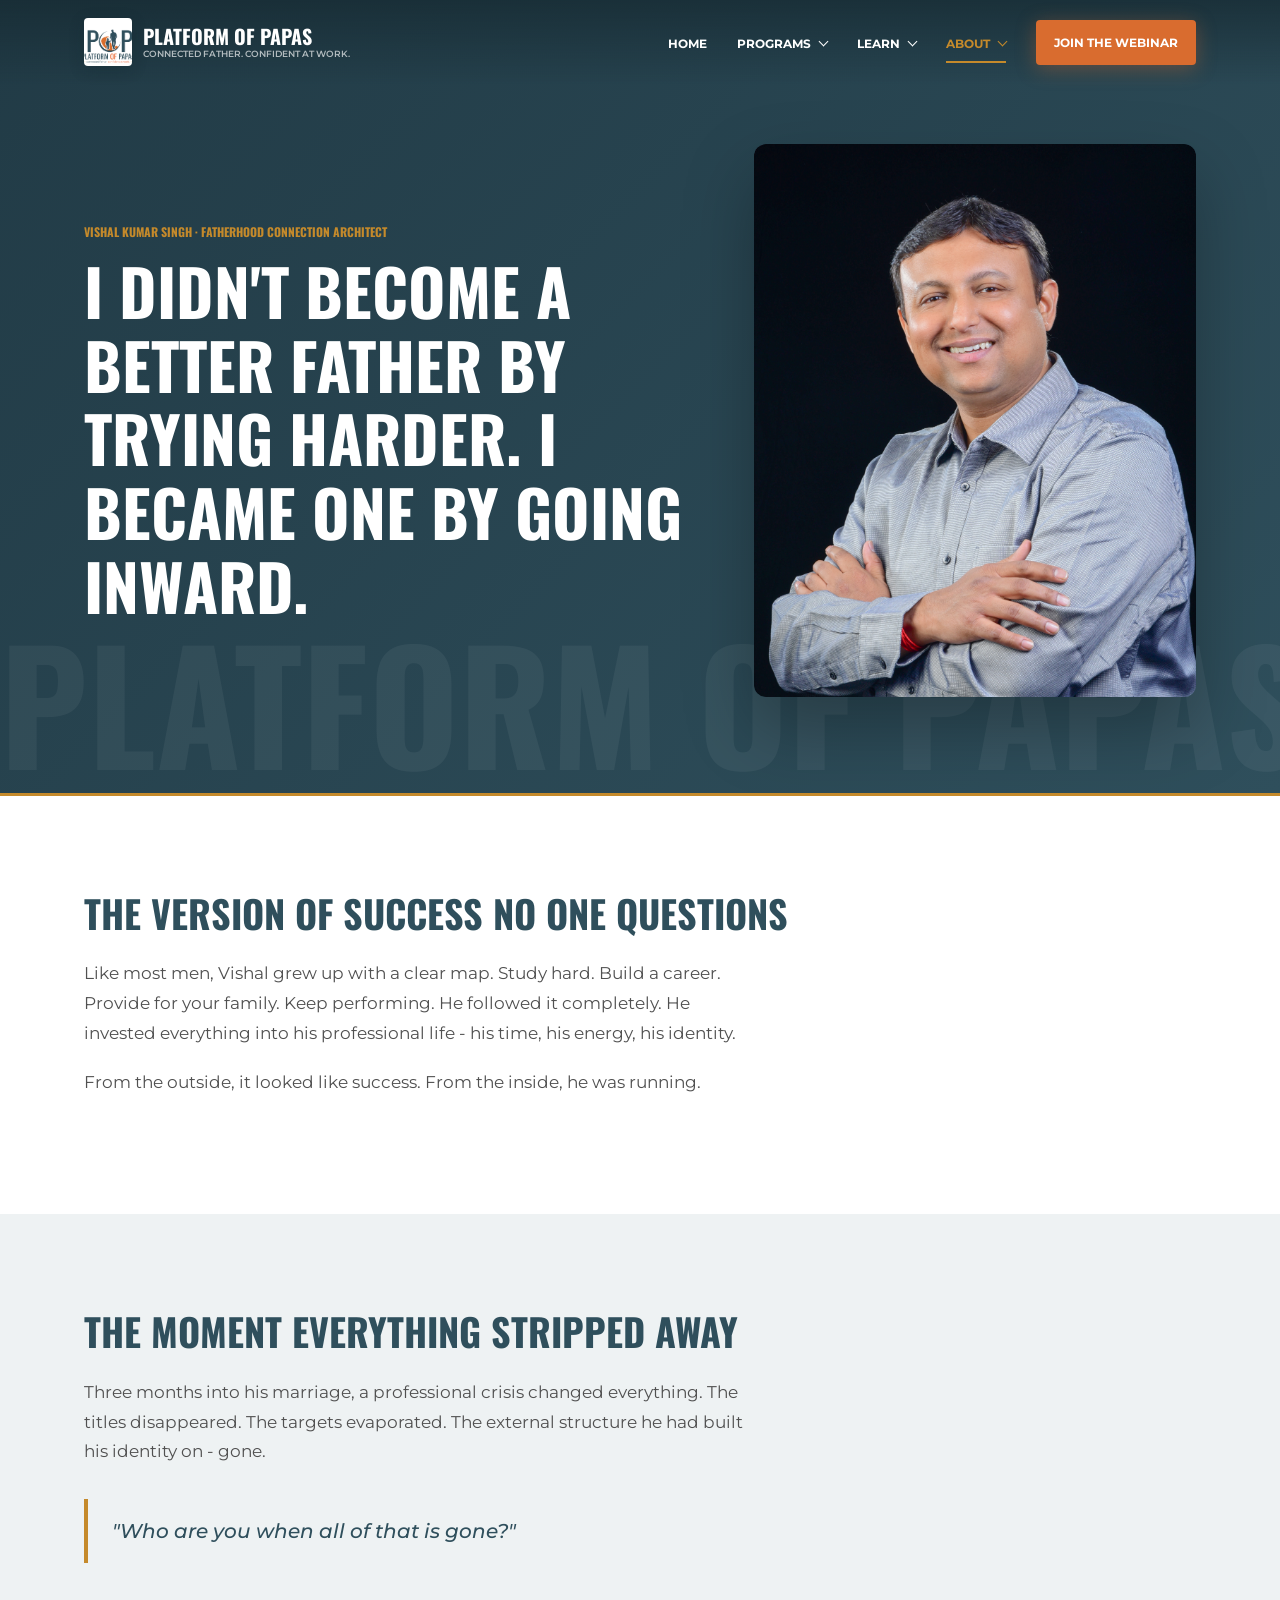
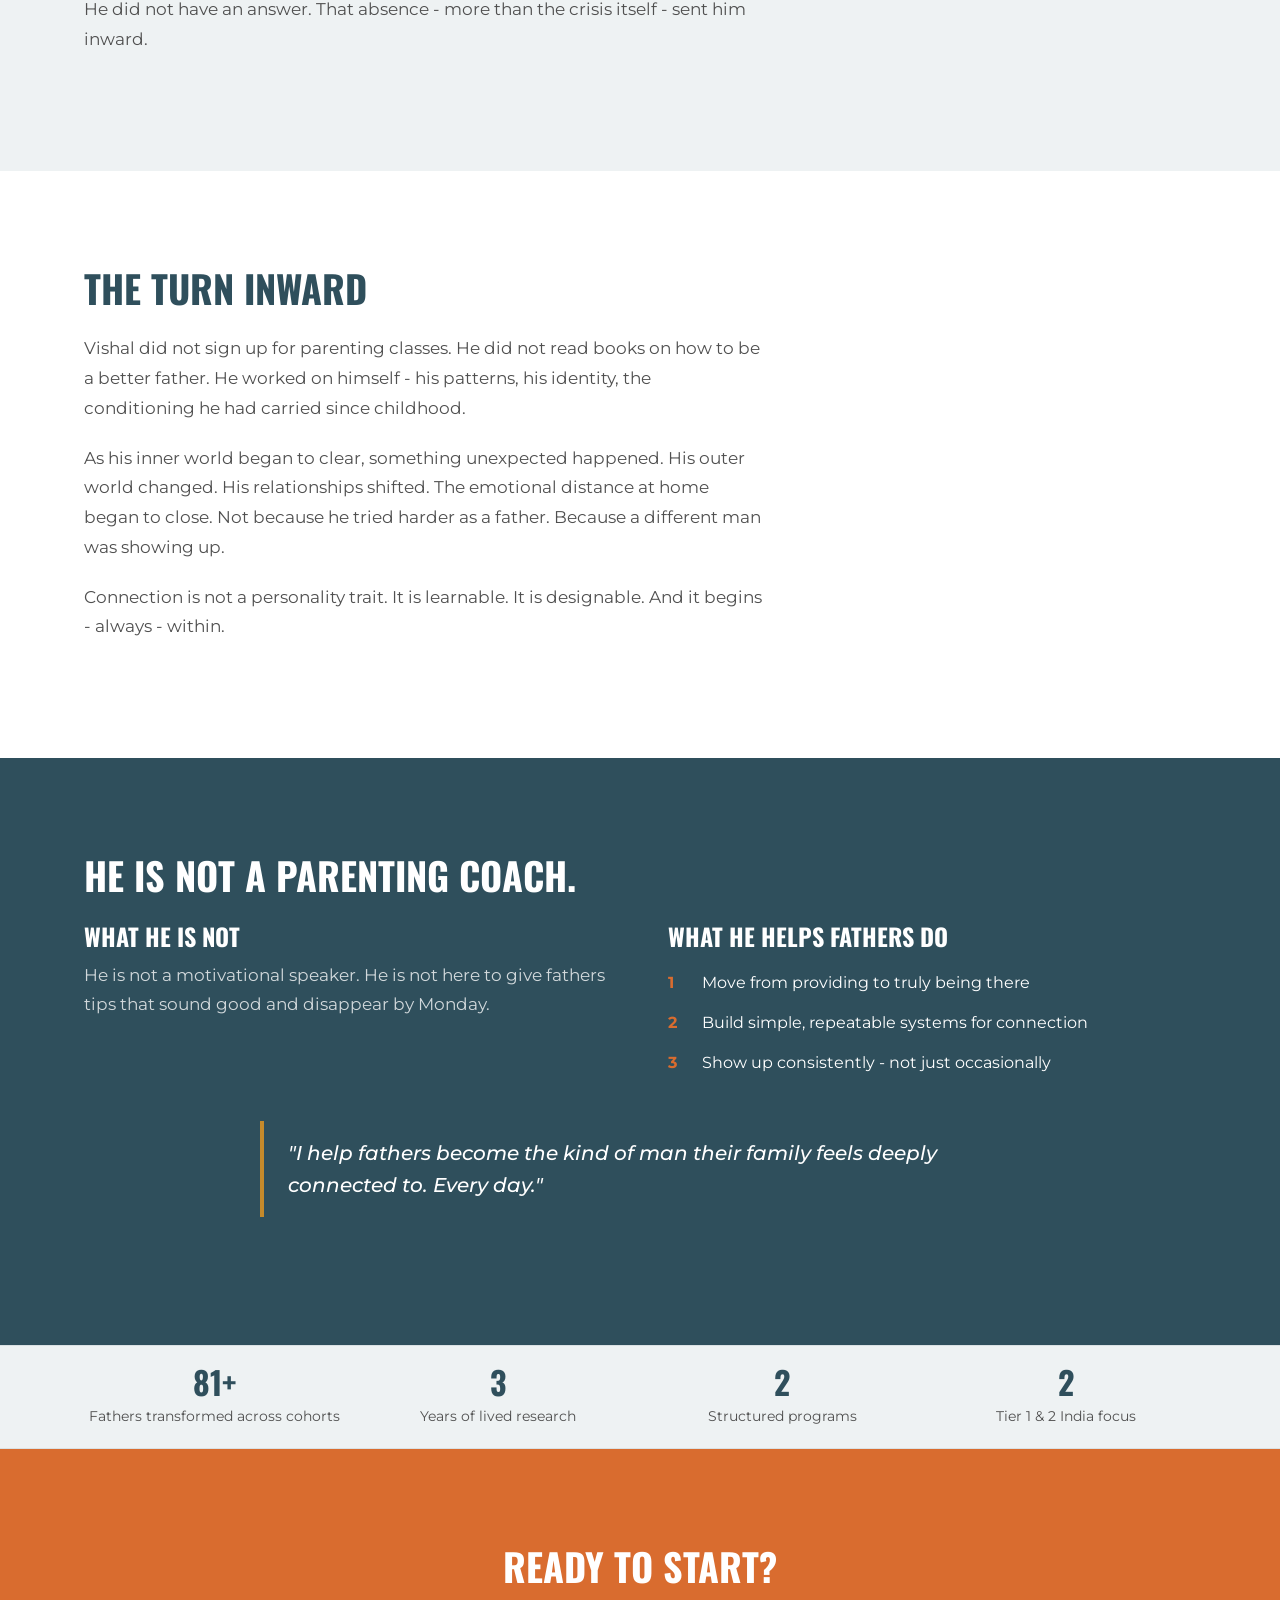
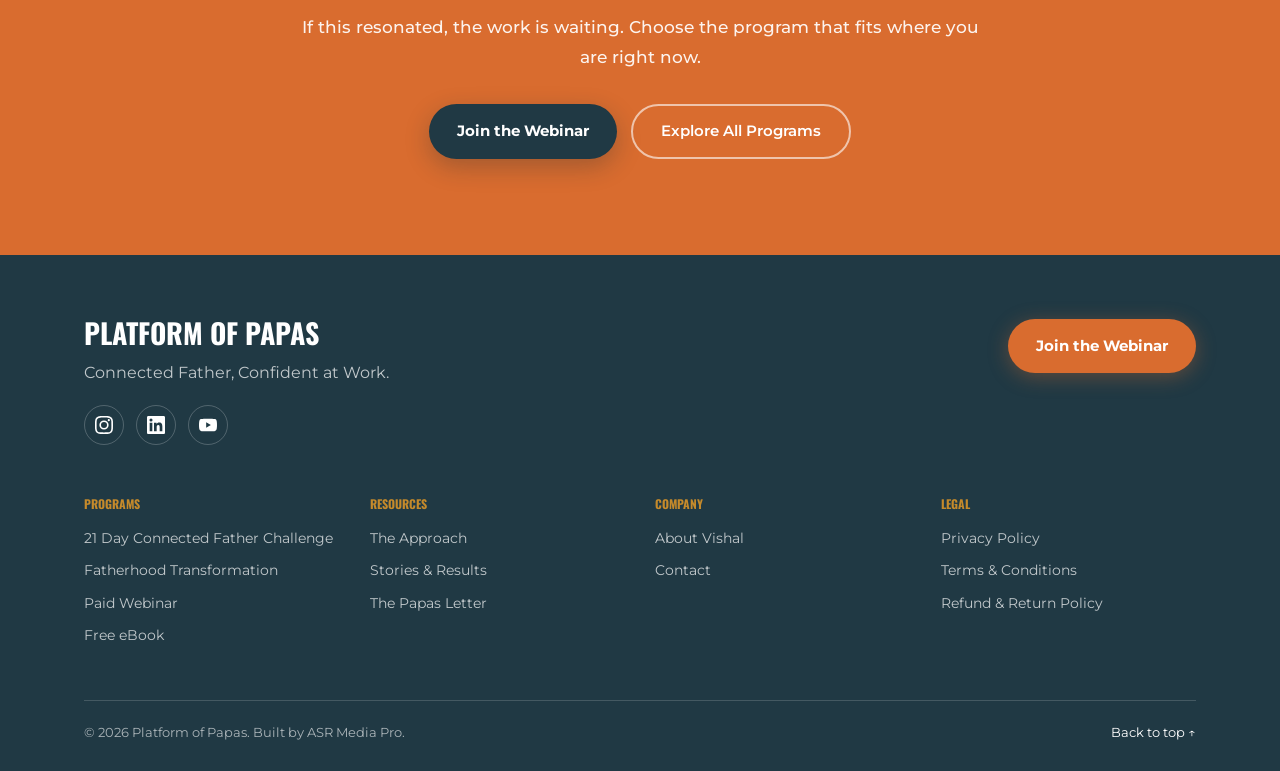
==== commit b0784862: "Embed GHL contact form" ====
--- a/about/index.html
+++ b/about/index.html
@@ -13,7 +13,7 @@
   <meta property="og:type" content="website">
   <link rel="preconnect" href="https://fonts.googleapis.com">
   <link rel="preconnect" href="https://fonts.gstatic.com" crossorigin>
-  <link rel="stylesheet" href="../assets/site.css?v=20260710i">
+  <link rel="stylesheet" href="../assets/site.css?v=20260710j">
 </head>
 <body>
   <a class="skip-link" href="#main-content">Skip to content</a>
--- a/assets/site.css
+++ b/assets/site.css
@@ -1340,6 +1340,20 @@
   padding: 32px;
 }
 
+.contact-card.contact-form-embed {
+  min-height: 656px;
+  padding: 0;
+  overflow: hidden;
+  background: var(--color-slate);
+}
+
+.contact-form-embed iframe {
+  display: block;
+  width: 100%;
+  min-height: 656px;
+  border: 0;
+}
+
 .link-list li {
   margin: 14px 0;
 }
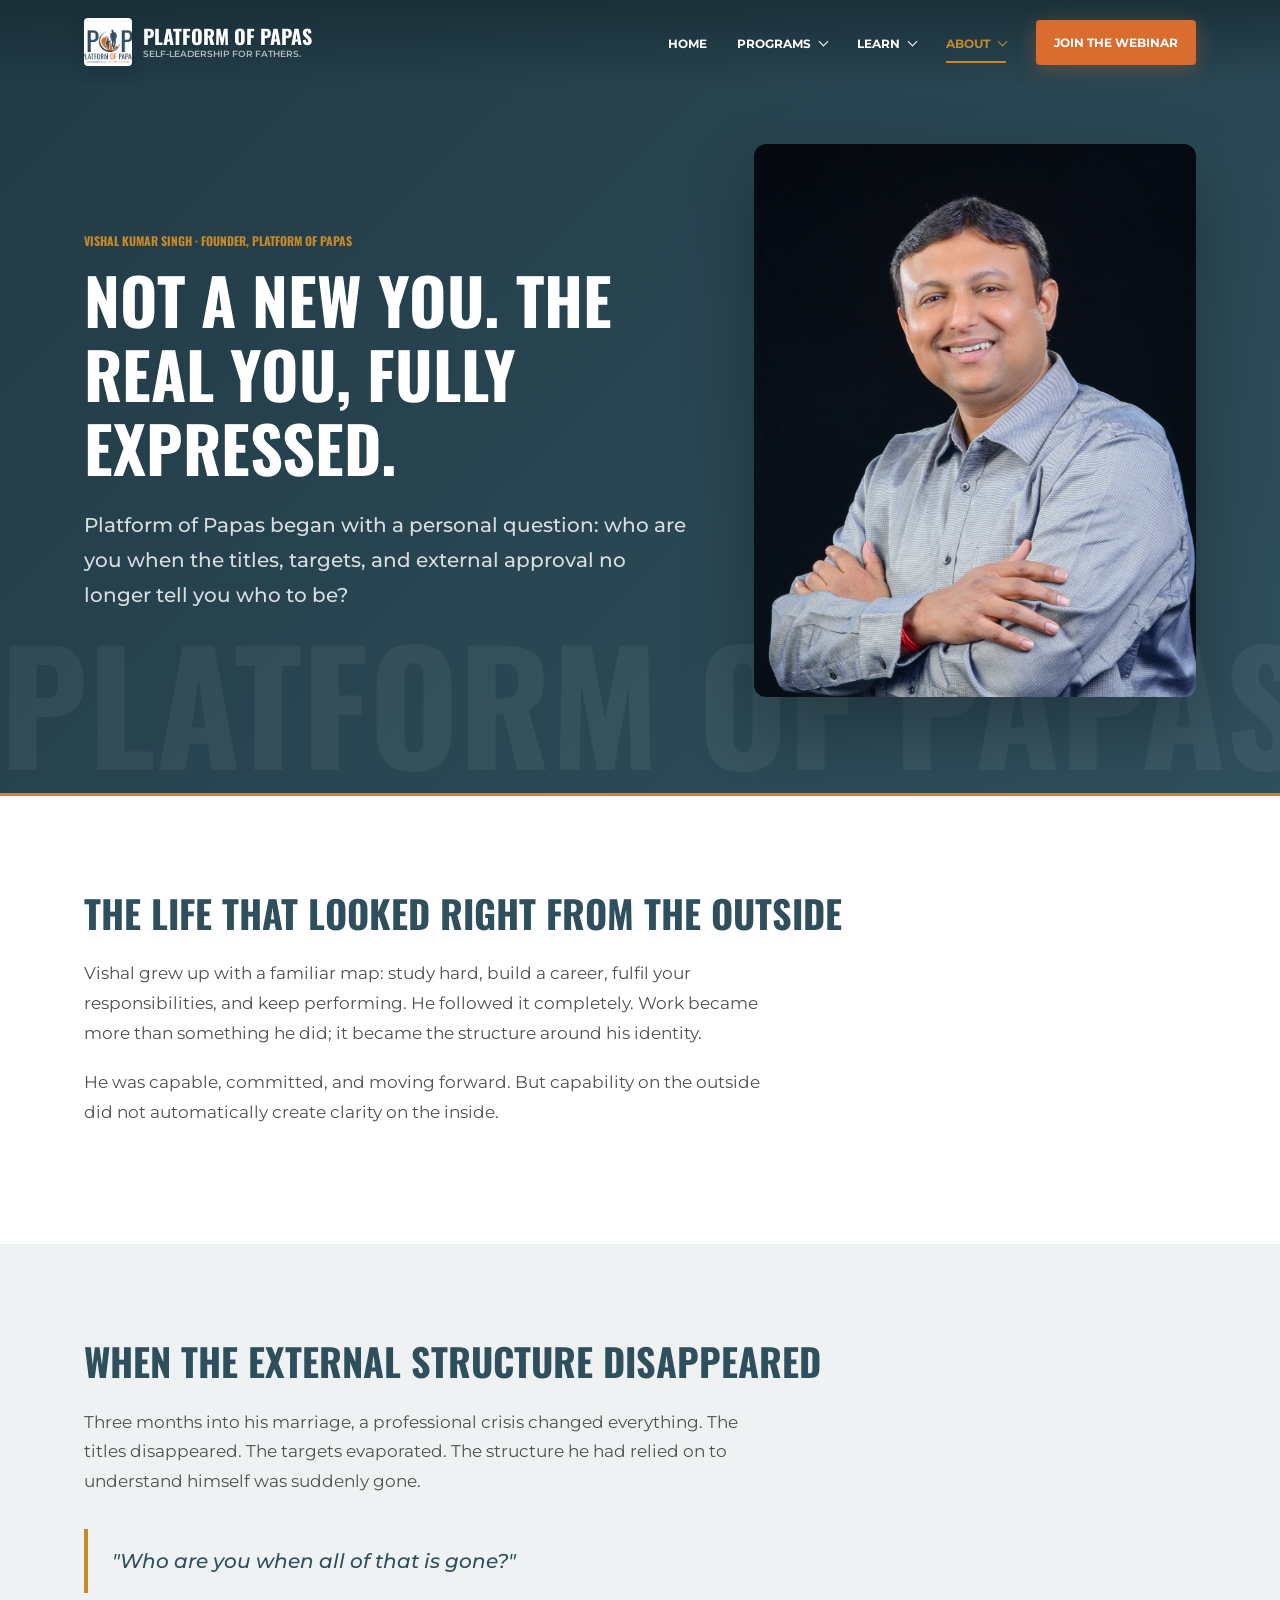
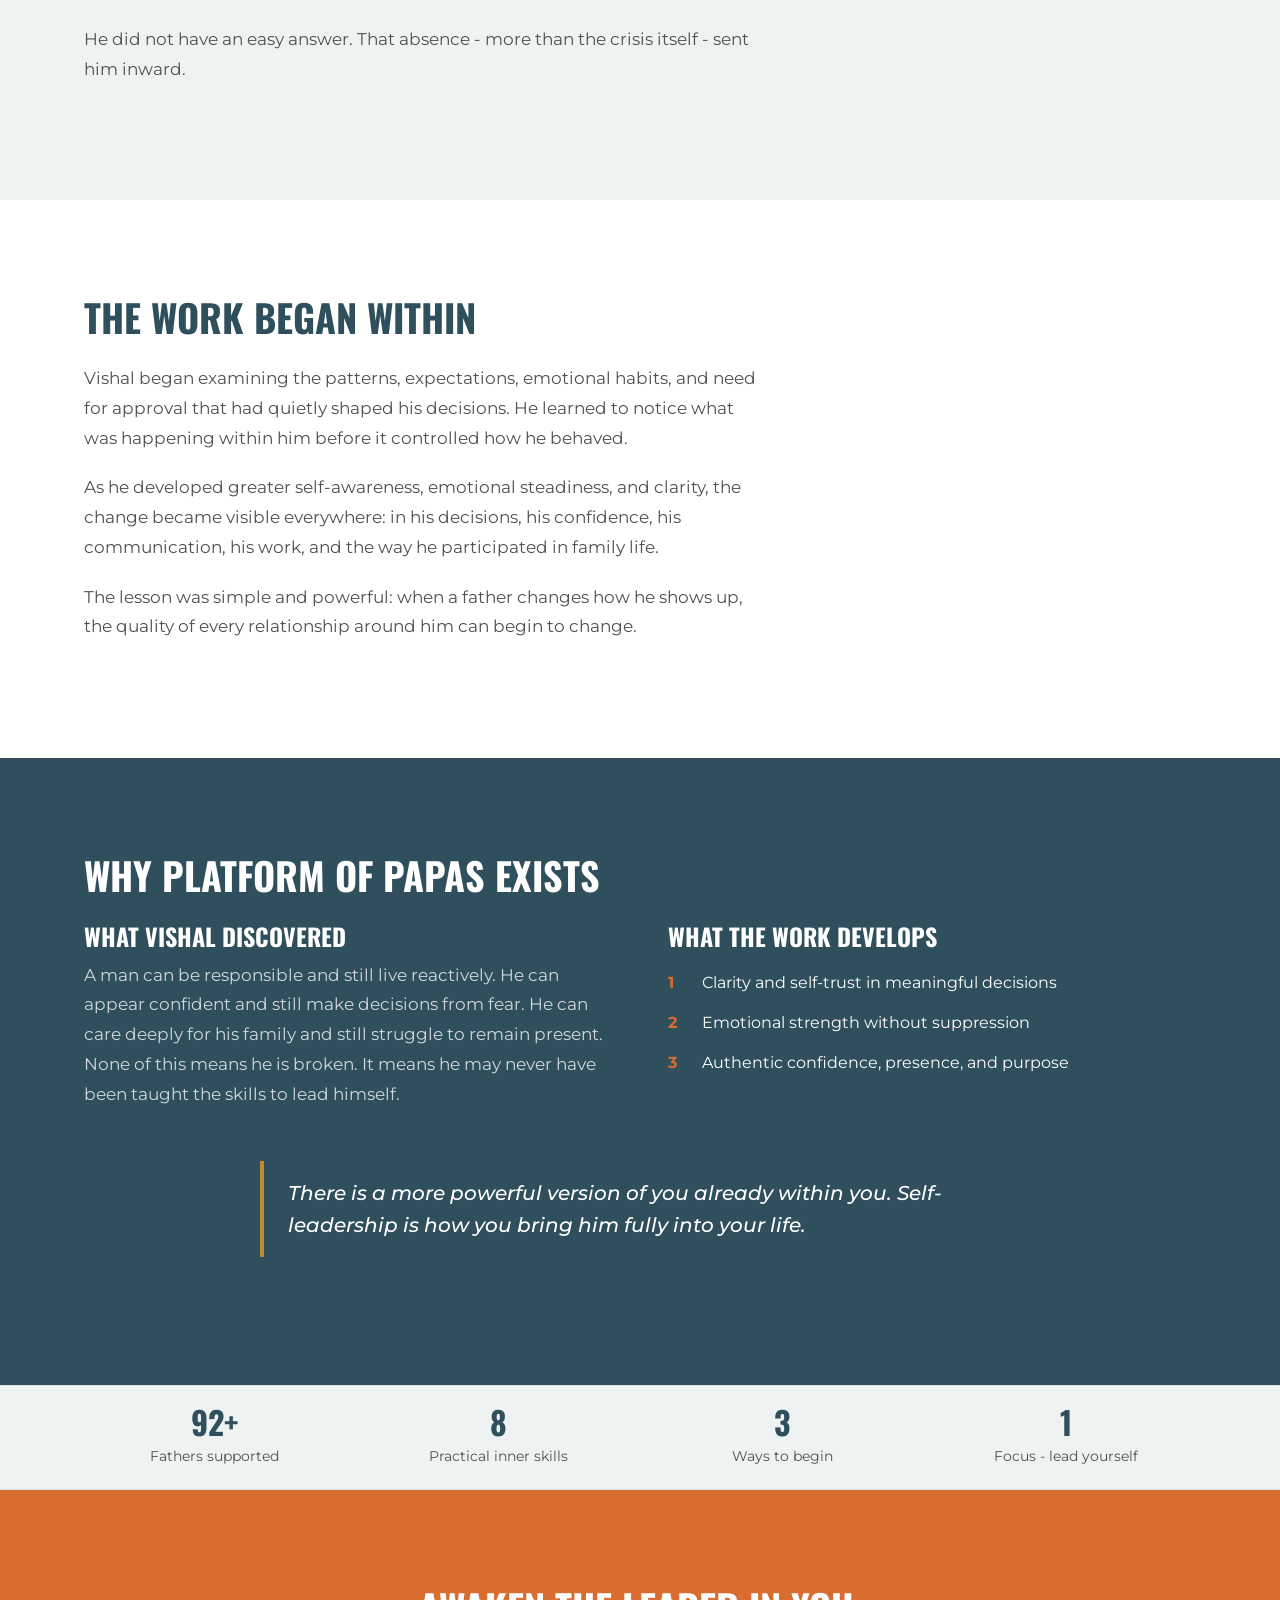
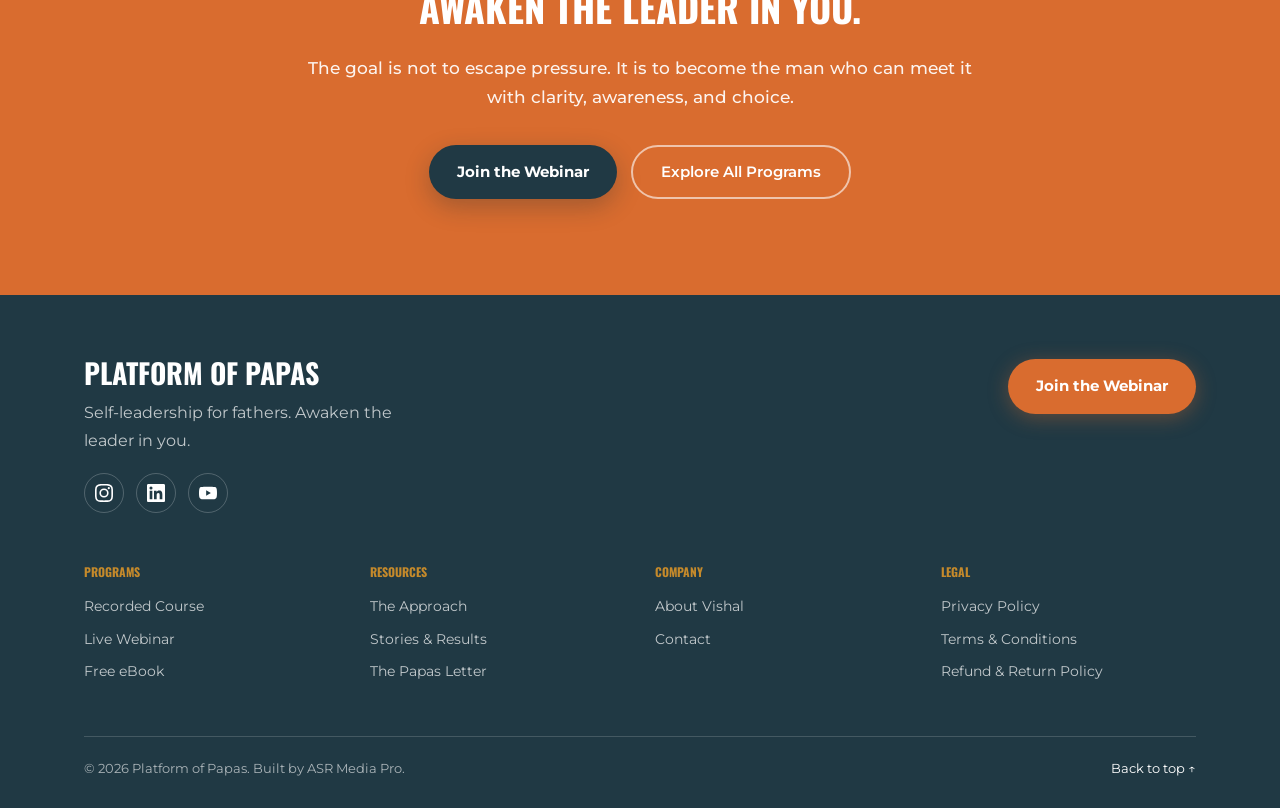
==== commit 8a11fe3a: "Refresh brand messaging and programme links" ====
--- a/about/index.html
+++ b/about/index.html
@@ -4,16 +4,16 @@
   <meta charset="UTF-8">
   <meta name="viewport" content="width=device-width, initial-scale=1.0">
   
-  <title>About Vishal Kumar Singh - Fatherhood Connection Architect</title>
-  <meta name="description" content="The story of how Vishal went from career-first to present father - and built a system other fathers can follow.">
-  <meta property="og:title" content="About Vishal Kumar Singh - Fatherhood Connection Architect">
-  <meta property="og:description" content="The story of how Vishal went from career-first to present father - and built a system other fathers can follow.">
+  <title>About Vishal Kumar Singh - Platform of Papas</title>
+  <meta name="description" content="Vishal Kumar Singh's journey from externally driven success to self-awareness, authentic confidence, and intentional living.">
+  <meta property="og:title" content="About Vishal Kumar Singh - Platform of Papas">
+  <meta property="og:description" content="Vishal Kumar Singh's journey from externally driven success to self-awareness, authentic confidence, and intentional living.">
   <meta property="og:image" content="../assets/og-image.svg">
   <meta property="og:url" content="/about/">
   <meta property="og:type" content="website">
   <link rel="preconnect" href="https://fonts.googleapis.com">
   <link rel="preconnect" href="https://fonts.gstatic.com" crossorigin>
-  <link rel="stylesheet" href="../assets/site.css?v=20260710j">
+  <link rel="stylesheet" href="../assets/site.css?v=20260803a">
 </head>
 <body>
   <a class="skip-link" href="#main-content">Skip to content</a>
@@ -21,14 +21,14 @@
   <div class="container nav-inner">
     <a class="brand" href="../index.html" aria-label="Platform of Papas home">
       <span class="brand-mark-wrap" aria-hidden="true"><img class="brand-mark" src="../Images/pops-logo-cropped.png" alt=""></span>
-      <span class="brand-copy"><span class="brand-text">Platform of Papas</span><span class="brand-tagline">Connected father. Confident at work.</span></span>
+      <span class="brand-copy"><span class="brand-text">Platform of Papas</span><span class="brand-tagline">Self-leadership for fathers.</span></span>
     </a>
     <nav class="desktop-nav" aria-label="Primary navigation">
       <a class="nav-link " href="../index.html">Home</a>
       <div class="dropdown " data-dropdown style="--panel-width:280px">
     <button class="dropdown-trigger" type="button" aria-haspopup="true" aria-expanded="false" aria-controls="dropdown-programs" data-dropdown-trigger>Programs<span class="chevron" aria-hidden="true"></span></button>
     <ul class="dropdown-panel" id="dropdown-programs" role="menu">
-      <li class="dropdown-label">Paid Programmes</li><li role="none"><a role="menuitem" href="https://lp.platformofpapas.com/21-day-connected-father-challenge">21 Day Connected Father Challenge</a></li><li role="none"><a role="menuitem" href="https://lp.platformofpapas.com/fatherhood-transformation-program">Fatherhood Transformation Program</a></li><li role="none"><a role="menuitem" href="https://lp.platformofpapas.com/webinar-lp">Conscious Fatherhood Webinar</a></li><li class="dropdown-label">Free Resource</li><li role="none"><a role="menuitem" href="../ebook/index.html">Free eBook</a></li>
+      <li class="dropdown-label">Paid Programmes</li><li role="none"><a role="menuitem" href="https://lp.platformofpapas.com/fatherhood-transformation-program" target="_blank" rel="noopener noreferrer">Fatherhood Transformation Program</a></li><li role="none"><a role="menuitem" href="https://lp.platformofpapas.com/webinar-registration-lp-page" target="_blank" rel="noopener noreferrer">Conscious Fatherhood Webinar</a></li><li class="dropdown-label">Free Resource</li><li role="none"><a role="menuitem" href="../ebook/index.html">Free eBook</a></li>
     </ul>
   </div>
       <div class="dropdown " data-dropdown style="--panel-width:240px">
@@ -44,7 +44,7 @@
     </ul>
   </div>
     </nav>
-    <a class="nav-cta" href="https://lp.platformofpapas.com/webinar-lp">Join the Webinar</a>
+    <a class="nav-cta" href="https://lp.platformofpapas.com/webinar-registration-lp-page" target="_blank" rel="noopener noreferrer">Join the Webinar</a>
     <button class="mobile-toggle" type="button" aria-label="Toggle navigation" aria-expanded="false" aria-controls="mobile-nav" data-mobile-toggle>
       <span></span><span></span><span></span>
     </button>
@@ -52,9 +52,8 @@
   <nav class="mobile-nav" id="mobile-nav" aria-label="Mobile navigation" data-mobile-nav>
     <a class="" href="../index.html">Home</a>
     <div class="mobile-label">Programmes</div>
-    <a href="https://lp.platformofpapas.com/21-day-connected-father-challenge">21 Day Connected Father Challenge</a>
-    <a href="https://lp.platformofpapas.com/fatherhood-transformation-program">Fatherhood Transformation</a>
-    <a href="https://lp.platformofpapas.com/webinar-lp">Paid Webinar</a>
+    <a href="https://lp.platformofpapas.com/fatherhood-transformation-program" target="_blank" rel="noopener noreferrer">Fatherhood Transformation Program</a>
+    <a href="https://lp.platformofpapas.com/webinar-registration-lp-page" target="_blank" rel="noopener noreferrer">Conscious Fatherhood Webinar</a>
     <a href="../ebook/index.html">Free eBook</a>
     <div class="mobile-label">Learn</div>
     <a href="../approach/index.html">The Approach</a>
@@ -63,89 +62,79 @@
     <div class="mobile-label">About</div>
     <a href="../about/index.html">About Vishal</a>
     <a href="../contact/index.html">Contact</a>
-    <a class="btn-primary mobile-cta" href="https://lp.platformofpapas.com/webinar-lp">Join the Webinar</a>
+    <a class="btn-primary mobile-cta" href="https://lp.platformofpapas.com/webinar-registration-lp-page" target="_blank" rel="noopener noreferrer">Join the Webinar</a>
   </nav>
 </header>
   <main id="main-content">
 <section class="hero  with-image">
   <div class="container hero-grid">
     <div class="hero-copy reveal">
-      <span class="eyebrow">Vishal Kumar Singh &middot; Fatherhood Connection Architect</span>
-      <h1>I didn't become a better father by trying harder. I became one by going inward.</h1>
-      
-      
+      <span class="eyebrow">Vishal Kumar Singh &middot; Founder, Platform of Papas</span>
+      <h1>Not a new you. The real you, fully expressed.</h1>
+      <p>Platform of Papas began with a personal question: who are you when the titles, targets, and external approval no longer tell you who to be?</p>
     </div>
     <div class="hero-media  reveal"><img src="../Images/DSC_6646.jpg" alt="Portrait of Vishal Kumar Singh"></div>
   </div>
 </section>
   <section class="section  ">
   <div class="container">
-    
-    <h2 class="reveal">The version of success no one questions</h2>
-    
+    <h2 class="reveal">The life that looked right from the outside</h2>
     <div class="prose reveal">
-      <p>Like most men, Vishal grew up with a clear map. Study hard. Build a career. Provide for your family. Keep performing. He followed it completely. He invested everything into his professional life - his time, his energy, his identity.</p>
-      <p>From the outside, it looked like success. From the inside, he was running.</p>
+      <p>Vishal grew up with a familiar map: study hard, build a career, fulfil your responsibilities, and keep performing. He followed it completely. Work became more than something he did; it became the structure around his identity.</p>
+      <p>He was capable, committed, and moving forward. But capability on the outside did not automatically create clarity on the inside.</p>
     </div>
   </div>
 </section>
   <section class="section tint ">
   <div class="container">
-    
-    <h2 class="reveal">The moment everything stripped away</h2>
-    
+    <h2 class="reveal">When the external structure disappeared</h2>
     <div class="prose reveal">
-      <p>Three months into his marriage, a professional crisis changed everything. The titles disappeared. The targets evaporated. The external structure he had built his identity on - gone.</p>
+      <p>Three months into his marriage, a professional crisis changed everything. The titles disappeared. The targets evaporated. The structure he had relied on to understand himself was suddenly gone.</p>
       <blockquote class="pullquote">"Who are you when all of that is gone?"</blockquote>
-      <p>He did not have an answer. That absence - more than the crisis itself - sent him inward.</p>
+      <p>He did not have an easy answer. That absence - more than the crisis itself - sent him inward.</p>
     </div>
   </div>
 </section>
   <section class="section  ">
   <div class="container">
-    
-    <h2 class="reveal">The turn inward</h2>
-    
+    <h2 class="reveal">The work began within</h2>
     <div class="prose reveal">
-      <p>Vishal did not sign up for parenting classes. He did not read books on how to be a better father. He worked on himself - his patterns, his identity, the conditioning he had carried since childhood.</p>
-      <p>As his inner world began to clear, something unexpected happened. His outer world changed. His relationships shifted. The emotional distance at home began to close. Not because he tried harder as a father. Because a different man was showing up.</p>
-      <p>Connection is not a personality trait. It is learnable. It is designable. And it begins - always - within.</p>
+      <p>Vishal began examining the patterns, expectations, emotional habits, and need for approval that had quietly shaped his decisions. He learned to notice what was happening within him before it controlled how he behaved.</p>
+      <p>As he developed greater self-awareness, emotional steadiness, and clarity, the change became visible everywhere: in his decisions, his confidence, his communication, his work, and the way he participated in family life.</p>
+      <p>The lesson was simple and powerful: when a father changes how he shows up, the quality of every relationship around him can begin to change.</p>
     </div>
   </div>
 </section>
   <section class="section dark ">
   <div class="container">
-    
-    <h2 class="reveal">He is not a parenting coach.</h2>
-    
+    <h2 class="reveal">Why Platform of Papas exists</h2>
     <div class="two-col">
       <div class="reveal">
-        <h3>What he is not</h3>
-        <p>He is not a motivational speaker. He is not here to give fathers tips that sound good and disappear by Monday.</p>
+        <h3>What Vishal discovered</h3>
+        <p>A man can be responsible and still live reactively. He can appear confident and still make decisions from fear. He can care deeply for his family and still struggle to remain present. None of this means he is broken. It means he may never have been taught the skills to lead himself.</p>
       </div>
       <div class="reveal">
-        <h3>What he helps fathers do</h3>
+        <h3>What the work develops</h3>
         <ul class="check-list">
-          <li><span class="list-icon">1</span><span>Move from providing to truly being there</span></li>
-          <li><span class="list-icon">2</span><span>Build simple, repeatable systems for connection</span></li>
-          <li><span class="list-icon">3</span><span>Show up consistently - not just occasionally</span></li>
+          <li><span class="list-icon">1</span><span>Clarity and self-trust in meaningful decisions</span></li>
+          <li><span class="list-icon">2</span><span>Emotional strength without suppression</span></li>
+          <li><span class="list-icon">3</span><span>Authentic confidence, presence, and purpose</span></li>
         </ul>
       </div>
     </div>
-    <blockquote class="pullquote centered reveal">"I help fathers become the kind of man their family feels deeply connected to. Every day."</blockquote>
+    <blockquote class="pullquote centered reveal">There is a more powerful version of you already within you. Self-leadership is how you bring him fully into your life.</blockquote>
   </div>
 </section>
   <section class="proof-bar" aria-label="Platform of Papas proof points">
   <div class="container proof-bar-inner">
-    <div class="proof-item reveal"><strong data-count-to="100" data-count-suffix="+">100+</strong><span>Fathers transformed across cohorts</span></div><div class="proof-item reveal"><strong data-count-to="4" data-count-suffix="">4</strong><span>Years of lived research</span></div><div class="proof-item reveal"><strong data-count-to="3" data-count-suffix="">3</strong><span>Structured programs</span></div><div class="proof-item reveal"><strong data-count-to="2" data-count-suffix="">2</strong><span>Tier 1 & 2 India focus</span></div>
+    <div class="proof-item reveal"><strong data-count-to="100" data-count-suffix="+">100+</strong><span>Fathers supported</span></div><div class="proof-item reveal"><strong data-count-to="9" data-count-suffix="">9</strong><span>Practical inner skills</span></div><div class="proof-item reveal"><strong data-count-to="3" data-count-suffix="">3</strong><span>Ways to begin</span></div><div class="proof-item reveal"><strong data-count-to="1" data-count-suffix="">1</strong><span>Focus - lead yourself</span></div>
   </div>
 </section>
   <section class="section orange center ">
   <div class="container">
-    
-    <h2 class="reveal">Ready to start?</h2>
-    <p class="lead prose reveal">If this resonated, the work is waiting. Choose the program that fits where you are right now.</p>
-    <div class="section-actions"><a class="btn-primary" href="https://lp.platformofpapas.com/webinar-lp">Join the Webinar</a> <a class="btn-secondary" href="../index.html#programs">Explore All Programs</a></div>
+    <h2 class="reveal">Awaken the leader in you.</h2>
+    <p class="lead prose reveal">The goal is not to escape pressure. It is to become the man who can meet it with clarity, awareness, and choice.</p>
+    <div class="section-actions"><a class="btn-primary" href="https://lp.platformofpapas.com/webinar-registration-lp-page" target="_blank" rel="noopener noreferrer">Join the Webinar</a> <a class="btn-secondary" href="../index.html#programs">Explore All Programs</a></div>
   </div>
 </section>
   </main>
@@ -154,7 +143,7 @@
     <div class="footer-top">
       <div class="footer-brand">
         <h2>PLATFORM OF PAPAS</h2>
-        <p>Connected Father, Confident at Work.</p>
+        <p>Self-leadership for fathers. Awaken the leader in you.</p>
         <div class="socials" aria-label="Social links">
           <a href="https://www.instagram.com/platformofpapas" target="_blank" rel="noopener noreferrer" aria-label="Instagram (opens in a new tab)">
             <svg viewBox="0 0 24 24" aria-hidden="true" focusable="false"><path d="M12 2.163c3.204 0 3.584.012 4.85.07 3.252.148 4.771 1.691 4.919 4.919.058 1.265.069 1.645.069 4.849 0 3.205-.012 3.584-.069 4.849-.149 3.225-1.664 4.771-4.919 4.919-1.266.058-1.644.07-4.85.07-3.204 0-3.584-.012-4.849-.07-3.26-.149-4.771-1.699-4.919-4.92-.058-1.265-.07-1.644-.07-4.849 0-3.204.013-3.583.07-4.849.149-3.227 1.664-4.771 4.919-4.919 1.266-.057 1.645-.069 4.849-.069zM12 0C8.741 0 8.333.014 7.053.072 2.695.272.273 2.69.073 7.052.014 8.333 0 8.741 0 12s.014 3.668.072 4.948c.2 4.358 2.618 6.78 6.98 6.98C8.333 23.986 8.741 24 12 24s3.668-.014 4.948-.072c4.354-.2 6.782-2.618 6.979-6.98C23.986 15.668 24 15.259 24 12s-.014-3.667-.072-4.947C23.732 2.699 21.311.272 16.949.072 15.668.014 15.259 0 12 0zm0 5.838A6.162 6.162 0 1 0 12 18.162 6.162 6.162 0 0 0 12 5.838zm0 10.162a4 4 0 1 1 0-8 4 4 0 0 1 0 8zm6.406-11.845a1.44 1.44 0 1 0 0 2.881 1.44 1.44 0 0 0 0-2.881z"/></svg>
@@ -167,14 +156,13 @@
           </a>
         </div>
       </div>
-      <a class="btn-primary" href="https://lp.platformofpapas.com/webinar-lp">Join the Webinar</a>
+      <a class="btn-primary" href="https://lp.platformofpapas.com/webinar-registration-lp-page" target="_blank" rel="noopener noreferrer">Join the Webinar</a>
     </div>
     <div class="footer-links">
       <div>
         <h3>Programs</h3>
-        <a href="https://lp.platformofpapas.com/21-day-connected-father-challenge">21 Day Connected Father Challenge</a>
-        <a href="https://lp.platformofpapas.com/fatherhood-transformation-program">Fatherhood Transformation</a>
-        <a href="https://lp.platformofpapas.com/webinar-lp">Paid Webinar</a>
+        <a href="https://lp.platformofpapas.com/fatherhood-transformation-program" target="_blank" rel="noopener noreferrer">Recorded Course</a>
+        <a href="https://lp.platformofpapas.com/webinar-registration-lp-page" target="_blank" rel="noopener noreferrer">Live Webinar</a>
         <a href="../ebook/index.html">Free eBook</a>
       </div>
       <div>
--- a/assets/site.css
+++ b/assets/site.css
@@ -820,7 +820,7 @@
 
 .program-grid {
   display: grid;
-  grid-template-columns: repeat(2, minmax(0, 1fr));
+  grid-template-columns: repeat(3, minmax(0, 1fr));
   gap: 24px;
   margin-top: 36px;
 }
@@ -1190,6 +1190,37 @@
   grid-template-columns: repeat(4, minmax(0, 1fr));
 }
 
+.outcome-grid {
+  display: grid;
+  grid-template-columns: repeat(4, minmax(0, 1fr));
+  gap: 28px;
+}
+
+.outcome-item {
+  padding-top: 20px;
+  border-top: 2px solid var(--color-gold);
+}
+
+.outcome-item > span {
+  display: block;
+  margin-bottom: 18px;
+  font-family: var(--font-display);
+  font-size: 14px;
+  font-weight: 700;
+  color: var(--color-gold);
+}
+
+.outcome-item h3 {
+  margin-bottom: 10px;
+  color: var(--color-white);
+}
+
+.outcome-item p {
+  margin: 0;
+  color: rgba(255, 255, 255, 0.72);
+  font-size: 15px;
+}
+
 .stat-item strong {
   display: block;
   font-family: var(--font-display);
@@ -1668,7 +1699,8 @@
   }
 
   .proof-bar-inner,
-  .stat-grid {
+  .stat-grid,
+  .outcome-grid {
     grid-template-columns: repeat(2, minmax(0, 1fr));
   }
 
@@ -1789,6 +1821,7 @@
 
   .proof-bar-inner,
   .stat-grid,
+  .outcome-grid,
   .form-row,
   .inline-form,
   .journey-strip {
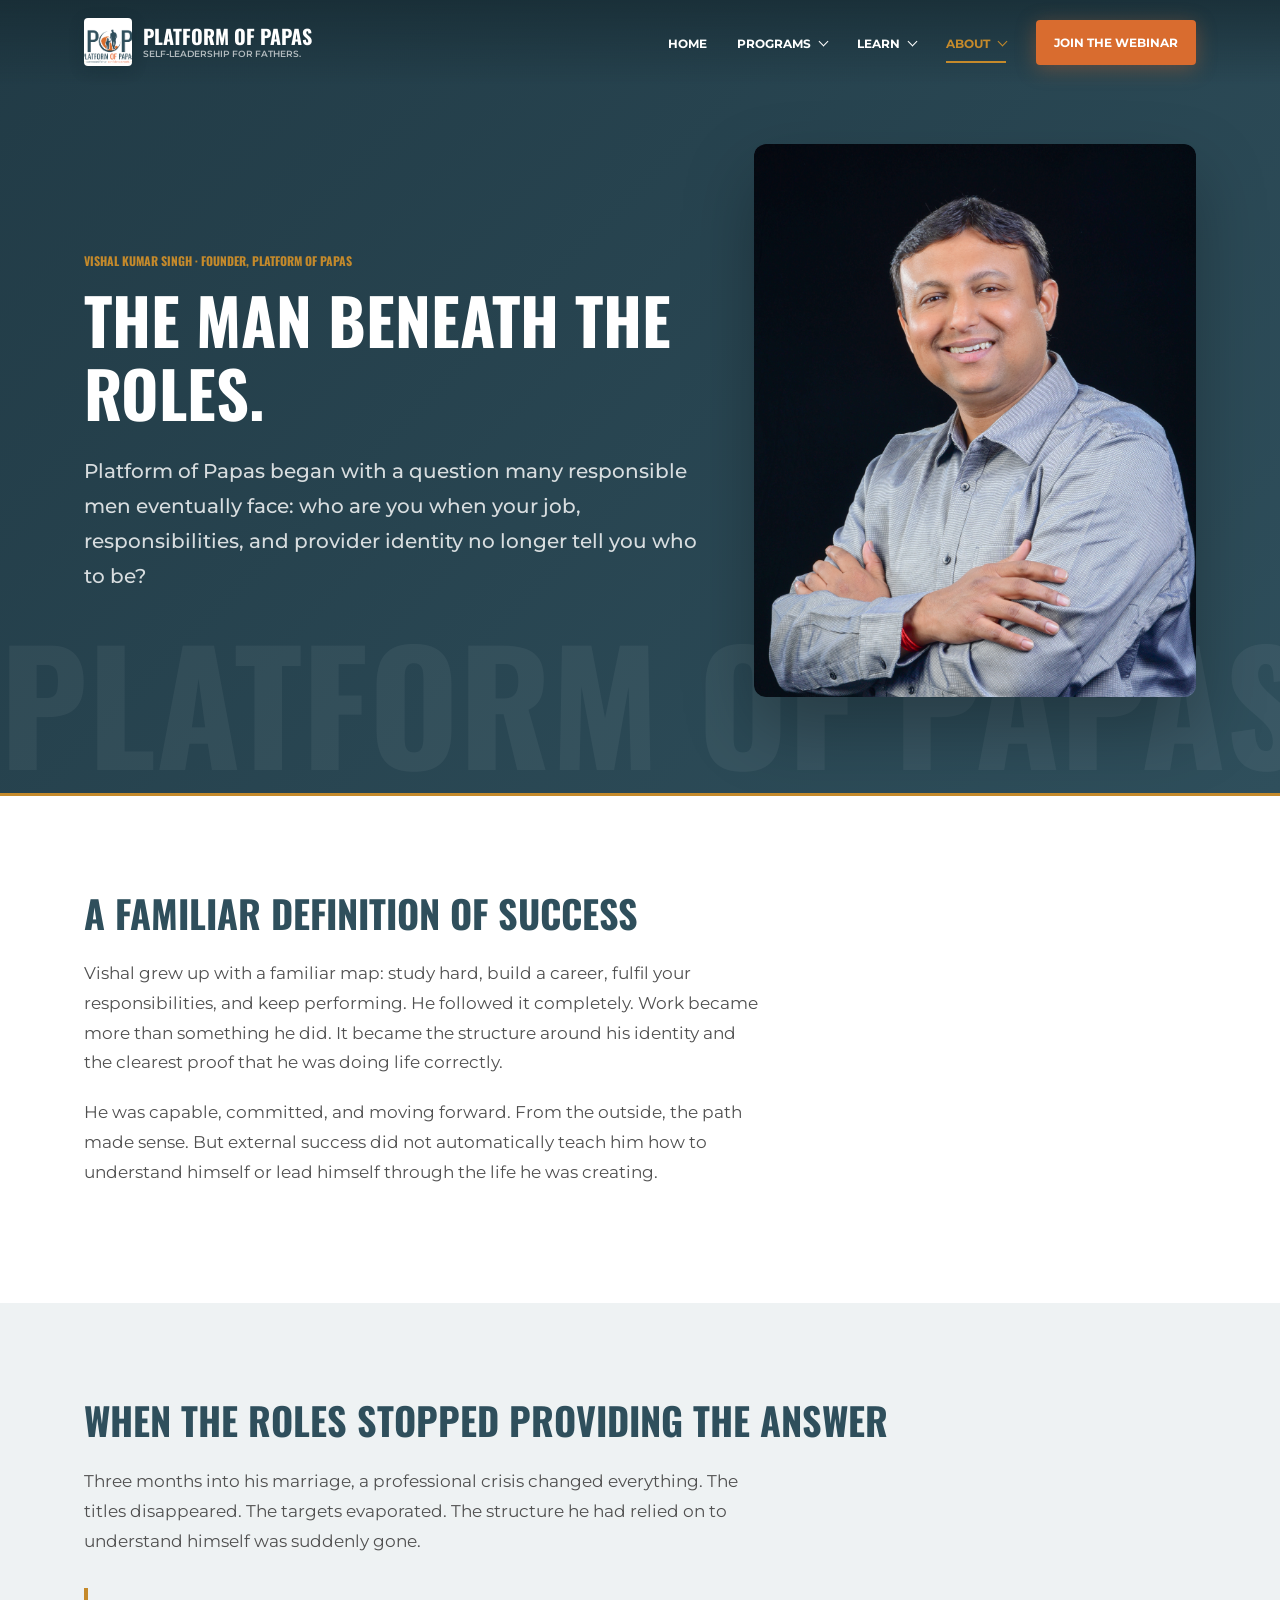
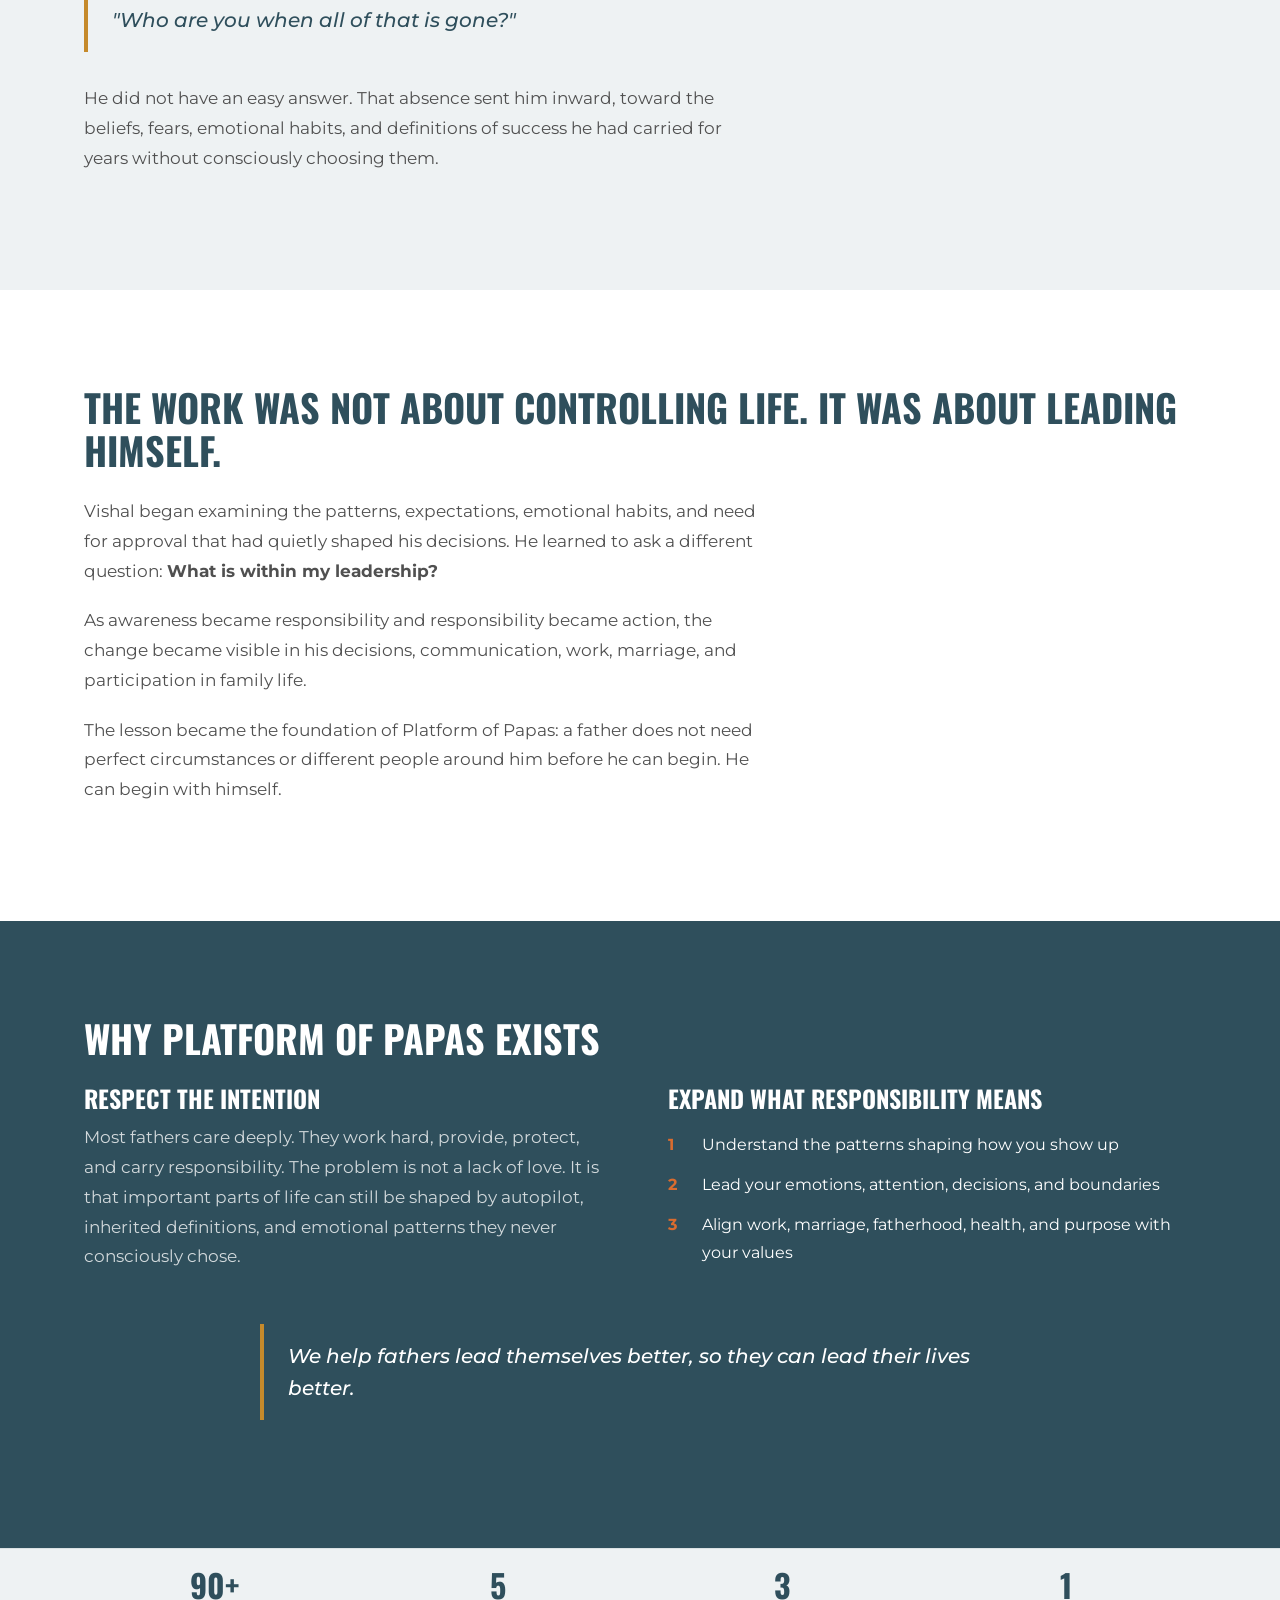
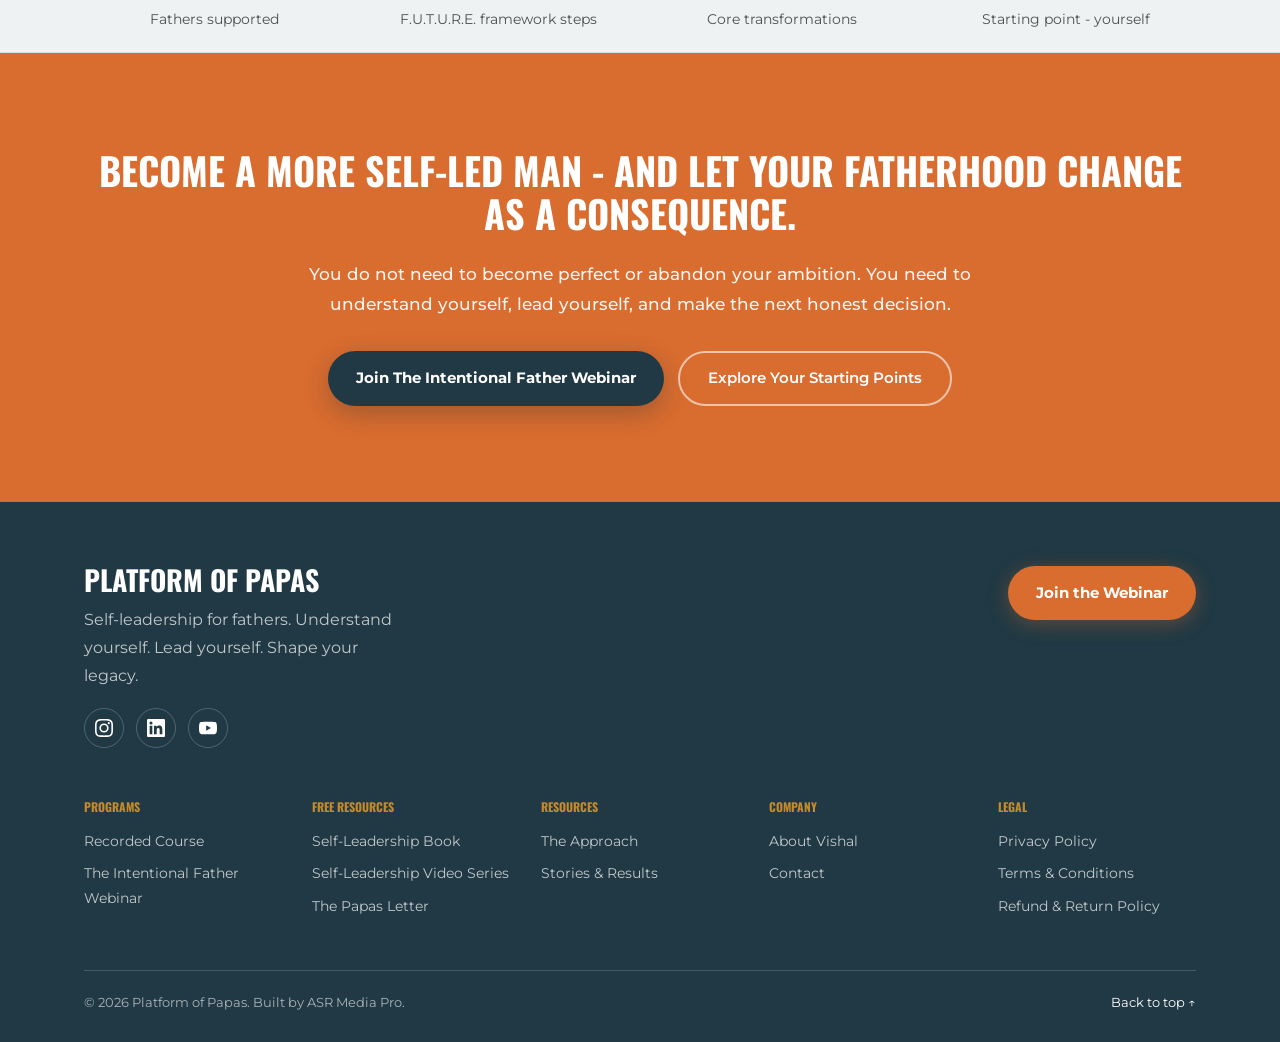
==== commit 1cc0b682: "Rewrite site around self-leadership messaging" ====
--- a/about/index.html
+++ b/about/index.html
@@ -5,15 +5,15 @@
   <meta name="viewport" content="width=device-width, initial-scale=1.0">
   
   <title>About Vishal Kumar Singh - Platform of Papas</title>
-  <meta name="description" content="Vishal Kumar Singh's journey from externally driven success to self-awareness, authentic confidence, and intentional living.">
+  <meta name="description" content="The story behind Platform of Papas and Vishal Kumar Singh's work helping fathers move from autopilot to self-leadership and intentional living.">
   <meta property="og:title" content="About Vishal Kumar Singh - Platform of Papas">
-  <meta property="og:description" content="Vishal Kumar Singh's journey from externally driven success to self-awareness, authentic confidence, and intentional living.">
+  <meta property="og:description" content="The story behind Platform of Papas and Vishal Kumar Singh's work helping fathers move from autopilot to self-leadership and intentional living.">
   <meta property="og:image" content="../assets/og-image.svg">
   <meta property="og:url" content="/about/">
   <meta property="og:type" content="website">
   <link rel="preconnect" href="https://fonts.googleapis.com">
   <link rel="preconnect" href="https://fonts.gstatic.com" crossorigin>
-  <link rel="stylesheet" href="../assets/site.css?v=20260803a">
+  <link rel="stylesheet" href="../assets/site.css?v=20260826a">
 </head>
 <body>
   <a class="skip-link" href="#main-content">Skip to content</a>
@@ -25,10 +25,10 @@
     </a>
     <nav class="desktop-nav" aria-label="Primary navigation">
       <a class="nav-link " href="../index.html">Home</a>
-      <div class="dropdown " data-dropdown style="--panel-width:280px">
+      <div class="dropdown " data-dropdown style="--panel-width:350px">
     <button class="dropdown-trigger" type="button" aria-haspopup="true" aria-expanded="false" aria-controls="dropdown-programs" data-dropdown-trigger>Programs<span class="chevron" aria-hidden="true"></span></button>
     <ul class="dropdown-panel" id="dropdown-programs" role="menu">
-      <li class="dropdown-label">Paid Programmes</li><li role="none"><a role="menuitem" href="https://lp.platformofpapas.com/fatherhood-transformation-program" target="_blank" rel="noopener noreferrer">Fatherhood Transformation Program</a></li><li role="none"><a role="menuitem" href="https://lp.platformofpapas.com/webinar-registration-lp-page" target="_blank" rel="noopener noreferrer">Conscious Fatherhood Webinar</a></li><li class="dropdown-label">Free Resource</li><li role="none"><a role="menuitem" href="../ebook/index.html">Free eBook</a></li>
+      <li class="dropdown-label">Paid Programmes</li><li role="none"><a role="menuitem" href="https://lp.platformofpapas.com/fatherhood-transformation-program" target="_blank" rel="noopener noreferrer">Fatherhood Transformation Program</a></li><li role="none"><a role="menuitem" href="https://lp.platformofpapas.com/webinar-registration-lp-page" target="_blank" rel="noopener noreferrer">The Intentional Father Webinar</a></li><li class="dropdown-label">Free Resources</li><li role="none"><a role="menuitem" href="https://lp.platformofpapas.com/ebook-optin" target="_blank" rel="noopener noreferrer">Self-Leadership Book</a></li><li role="none"><a role="menuitem" href="https://lp.platformofpapas.com/video-series-optin" target="_blank" rel="noopener noreferrer">Self-Leadership Video Series</a></li>
     </ul>
   </div>
       <div class="dropdown " data-dropdown style="--panel-width:240px">
@@ -53,8 +53,10 @@
     <a class="" href="../index.html">Home</a>
     <div class="mobile-label">Programmes</div>
     <a href="https://lp.platformofpapas.com/fatherhood-transformation-program" target="_blank" rel="noopener noreferrer">Fatherhood Transformation Program</a>
-    <a href="https://lp.platformofpapas.com/webinar-registration-lp-page" target="_blank" rel="noopener noreferrer">Conscious Fatherhood Webinar</a>
-    <a href="../ebook/index.html">Free eBook</a>
+    <a href="https://lp.platformofpapas.com/webinar-registration-lp-page" target="_blank" rel="noopener noreferrer">The Intentional Father Webinar</a>
+    <div class="mobile-label">Free Resources</div>
+    <a href="https://lp.platformofpapas.com/ebook-optin" target="_blank" rel="noopener noreferrer">Self-Leadership Book</a>
+    <a href="https://lp.platformofpapas.com/video-series-optin" target="_blank" rel="noopener noreferrer">Self-Leadership Video Series</a>
     <div class="mobile-label">Learn</div>
     <a href="../approach/index.html">The Approach</a>
     <a href="../stories/index.html">Stories & Results</a>
@@ -70,38 +72,38 @@
   <div class="container hero-grid">
     <div class="hero-copy reveal">
       <span class="eyebrow">Vishal Kumar Singh &middot; Founder, Platform of Papas</span>
-      <h1>Not a new you. The real you, fully expressed.</h1>
-      <p>Platform of Papas began with a personal question: who are you when the titles, targets, and external approval no longer tell you who to be?</p>
+      <h1>The man beneath the roles.</h1>
+      <p>Platform of Papas began with a question many responsible men eventually face: who are you when your job, responsibilities, and provider identity no longer tell you who to be?</p>
     </div>
     <div class="hero-media  reveal"><img src="../Images/DSC_6646.jpg" alt="Portrait of Vishal Kumar Singh"></div>
   </div>
 </section>
   <section class="section  ">
   <div class="container">
-    <h2 class="reveal">The life that looked right from the outside</h2>
+    <h2 class="reveal">A familiar definition of success</h2>
     <div class="prose reveal">
-      <p>Vishal grew up with a familiar map: study hard, build a career, fulfil your responsibilities, and keep performing. He followed it completely. Work became more than something he did; it became the structure around his identity.</p>
-      <p>He was capable, committed, and moving forward. But capability on the outside did not automatically create clarity on the inside.</p>
+      <p>Vishal grew up with a familiar map: study hard, build a career, fulfil your responsibilities, and keep performing. He followed it completely. Work became more than something he did. It became the structure around his identity and the clearest proof that he was doing life correctly.</p>
+      <p>He was capable, committed, and moving forward. From the outside, the path made sense. But external success did not automatically teach him how to understand himself or lead himself through the life he was creating.</p>
     </div>
   </div>
 </section>
   <section class="section tint ">
   <div class="container">
-    <h2 class="reveal">When the external structure disappeared</h2>
+    <h2 class="reveal">When the roles stopped providing the answer</h2>
     <div class="prose reveal">
       <p>Three months into his marriage, a professional crisis changed everything. The titles disappeared. The targets evaporated. The structure he had relied on to understand himself was suddenly gone.</p>
       <blockquote class="pullquote">"Who are you when all of that is gone?"</blockquote>
-      <p>He did not have an easy answer. That absence - more than the crisis itself - sent him inward.</p>
+      <p>He did not have an easy answer. That absence sent him inward, toward the beliefs, fears, emotional habits, and definitions of success he had carried for years without consciously choosing them.</p>
     </div>
   </div>
 </section>
   <section class="section  ">
   <div class="container">
-    <h2 class="reveal">The work began within</h2>
+    <h2 class="reveal">The work was not about controlling life. It was about leading himself.</h2>
     <div class="prose reveal">
-      <p>Vishal began examining the patterns, expectations, emotional habits, and need for approval that had quietly shaped his decisions. He learned to notice what was happening within him before it controlled how he behaved.</p>
-      <p>As he developed greater self-awareness, emotional steadiness, and clarity, the change became visible everywhere: in his decisions, his confidence, his communication, his work, and the way he participated in family life.</p>
-      <p>The lesson was simple and powerful: when a father changes how he shows up, the quality of every relationship around him can begin to change.</p>
+      <p>Vishal began examining the patterns, expectations, emotional habits, and need for approval that had quietly shaped his decisions. He learned to ask a different question: <strong>What is within my leadership?</strong></p>
+      <p>As awareness became responsibility and responsibility became action, the change became visible in his decisions, communication, work, marriage, and participation in family life.</p>
+      <p>The lesson became the foundation of Platform of Papas: a father does not need perfect circumstances or different people around him before he can begin. He can begin with himself.</p>
     </div>
   </div>
 </section>
@@ -110,31 +112,31 @@
     <h2 class="reveal">Why Platform of Papas exists</h2>
     <div class="two-col">
       <div class="reveal">
-        <h3>What Vishal discovered</h3>
-        <p>A man can be responsible and still live reactively. He can appear confident and still make decisions from fear. He can care deeply for his family and still struggle to remain present. None of this means he is broken. It means he may never have been taught the skills to lead himself.</p>
+        <h3>Respect the intention</h3>
+        <p>Most fathers care deeply. They work hard, provide, protect, and carry responsibility. The problem is not a lack of love. It is that important parts of life can still be shaped by autopilot, inherited definitions, and emotional patterns they never consciously chose.</p>
       </div>
       <div class="reveal">
-        <h3>What the work develops</h3>
+        <h3>Expand what responsibility means</h3>
         <ul class="check-list">
-          <li><span class="list-icon">1</span><span>Clarity and self-trust in meaningful decisions</span></li>
-          <li><span class="list-icon">2</span><span>Emotional strength without suppression</span></li>
-          <li><span class="list-icon">3</span><span>Authentic confidence, presence, and purpose</span></li>
+          <li><span class="list-icon">1</span><span>Understand the patterns shaping how you show up</span></li>
+          <li><span class="list-icon">2</span><span>Lead your emotions, attention, decisions, and boundaries</span></li>
+          <li><span class="list-icon">3</span><span>Align work, marriage, fatherhood, health, and purpose with your values</span></li>
         </ul>
       </div>
     </div>
-    <blockquote class="pullquote centered reveal">There is a more powerful version of you already within you. Self-leadership is how you bring him fully into your life.</blockquote>
+    <blockquote class="pullquote centered reveal">We help fathers lead themselves better, so they can lead their lives better.</blockquote>
   </div>
 </section>
   <section class="proof-bar" aria-label="Platform of Papas proof points">
   <div class="container proof-bar-inner">
-    <div class="proof-item reveal"><strong data-count-to="100" data-count-suffix="+">100+</strong><span>Fathers supported</span></div><div class="proof-item reveal"><strong data-count-to="9" data-count-suffix="">9</strong><span>Practical inner skills</span></div><div class="proof-item reveal"><strong data-count-to="3" data-count-suffix="">3</strong><span>Ways to begin</span></div><div class="proof-item reveal"><strong data-count-to="1" data-count-suffix="">1</strong><span>Focus - lead yourself</span></div>
+    <div class="proof-item reveal"><strong data-count-to="100" data-count-suffix="+">100+</strong><span>Fathers supported</span></div><div class="proof-item reveal"><strong data-count-to="6" data-count-suffix="">6</strong><span>F.U.T.U.R.E. framework steps</span></div><div class="proof-item reveal"><strong data-count-to="3" data-count-suffix="">3</strong><span>Core transformations</span></div><div class="proof-item reveal"><strong data-count-to="1" data-count-suffix="">1</strong><span>Starting point - yourself</span></div>
   </div>
 </section>
   <section class="section orange center ">
   <div class="container">
-    <h2 class="reveal">Awaken the leader in you.</h2>
-    <p class="lead prose reveal">The goal is not to escape pressure. It is to become the man who can meet it with clarity, awareness, and choice.</p>
-    <div class="section-actions"><a class="btn-primary" href="https://lp.platformofpapas.com/webinar-registration-lp-page" target="_blank" rel="noopener noreferrer">Join the Webinar</a> <a class="btn-secondary" href="../index.html#programs">Explore All Programs</a></div>
+    <h2 class="reveal">Become a more self-led man - and let your fatherhood change as a consequence.</h2>
+    <p class="lead prose reveal">You do not need to become perfect or abandon your ambition. You need to understand yourself, lead yourself, and make the next honest decision.</p>
+    <div class="section-actions"><a class="btn-primary" href="https://lp.platformofpapas.com/webinar-registration-lp-page" target="_blank" rel="noopener noreferrer">Join The Intentional Father Webinar</a> <a class="btn-secondary" href="../index.html#programs">Explore Your Starting Points</a></div>
   </div>
 </section>
   </main>
@@ -143,7 +145,7 @@
     <div class="footer-top">
       <div class="footer-brand">
         <h2>PLATFORM OF PAPAS</h2>
-        <p>Self-leadership for fathers. Awaken the leader in you.</p>
+        <p>Self-leadership for fathers. Understand yourself. Lead yourself. Shape your legacy.</p>
         <div class="socials" aria-label="Social links">
           <a href="https://www.instagram.com/platformofpapas" target="_blank" rel="noopener noreferrer" aria-label="Instagram (opens in a new tab)">
             <svg viewBox="0 0 24 24" aria-hidden="true" focusable="false"><path d="M12 2.163c3.204 0 3.584.012 4.85.07 3.252.148 4.771 1.691 4.919 4.919.058 1.265.069 1.645.069 4.849 0 3.205-.012 3.584-.069 4.849-.149 3.225-1.664 4.771-4.919 4.919-1.266.058-1.644.07-4.85.07-3.204 0-3.584-.012-4.849-.07-3.26-.149-4.771-1.699-4.919-4.92-.058-1.265-.07-1.644-.07-4.849 0-3.204.013-3.583.07-4.849.149-3.227 1.664-4.771 4.919-4.919 1.266-.057 1.645-.069 4.849-.069zM12 0C8.741 0 8.333.014 7.053.072 2.695.272.273 2.69.073 7.052.014 8.333 0 8.741 0 12s.014 3.668.072 4.948c.2 4.358 2.618 6.78 6.98 6.98C8.333 23.986 8.741 24 12 24s3.668-.014 4.948-.072c4.354-.2 6.782-2.618 6.979-6.98C23.986 15.668 24 15.259 24 12s-.014-3.667-.072-4.947C23.732 2.699 21.311.272 16.949.072 15.668.014 15.259 0 12 0zm0 5.838A6.162 6.162 0 1 0 12 18.162 6.162 6.162 0 0 0 12 5.838zm0 10.162a4 4 0 1 1 0-8 4 4 0 0 1 0 8zm6.406-11.845a1.44 1.44 0 1 0 0 2.881 1.44 1.44 0 0 0 0-2.881z"/></svg>
@@ -162,14 +164,18 @@
       <div>
         <h3>Programs</h3>
         <a href="https://lp.platformofpapas.com/fatherhood-transformation-program" target="_blank" rel="noopener noreferrer">Recorded Course</a>
-        <a href="https://lp.platformofpapas.com/webinar-registration-lp-page" target="_blank" rel="noopener noreferrer">Live Webinar</a>
-        <a href="../ebook/index.html">Free eBook</a>
+        <a href="https://lp.platformofpapas.com/webinar-registration-lp-page" target="_blank" rel="noopener noreferrer">The Intentional Father Webinar</a>
+      </div>
+      <div>
+        <h3>Free Resources</h3>
+        <a href="https://lp.platformofpapas.com/ebook-optin" target="_blank" rel="noopener noreferrer">Self-Leadership Book</a>
+        <a href="https://lp.platformofpapas.com/video-series-optin" target="_blank" rel="noopener noreferrer">Self-Leadership Video Series</a>
+        <a href="../newsletter/index.html">The Papas Letter</a>
       </div>
       <div>
         <h3>Resources</h3>
         <a href="../approach/index.html">The Approach</a>
         <a href="../stories/index.html">Stories & Results</a>
-        <a href="../newsletter/index.html">The Papas Letter</a>
       </div>
       <div>
         <h3>Company</h3>
--- a/assets/site.css
+++ b/assets/site.css
@@ -820,7 +820,7 @@
 
 .program-grid {
   display: grid;
-  grid-template-columns: repeat(3, minmax(0, 1fr));
+  grid-template-columns: repeat(4, minmax(0, 1fr));
   gap: 24px;
   margin-top: 36px;
 }
@@ -1481,6 +1481,10 @@
   min-width: 0;
 }
 
+#programs {
+  scroll-margin-top: 120px;
+}
+
 .legal-section {
   padding: 0 0 42px;
   margin-bottom: 42px;
@@ -1592,7 +1596,7 @@
 
 .footer-links {
   display: grid;
-  grid-template-columns: repeat(4, minmax(120px, 1fr));
+  grid-template-columns: repeat(5, minmax(120px, 1fr));
   gap: 30px;
   margin-top: 48px;
 }
@@ -1704,7 +1708,10 @@
     grid-template-columns: repeat(2, minmax(0, 1fr));
   }
 
-  .program-grid,
+  .program-grid {
+    grid-template-columns: repeat(2, minmax(0, 1fr));
+  }
+
   .testimonial-grid,
   .testimonial-grid.two,
   .case-grid,
@@ -1754,6 +1761,10 @@
     padding: 0 16px;
   }
 
+  .program-grid {
+    grid-template-columns: 1fr;
+  }
+
   .brand-tagline {
     display: none;
   }
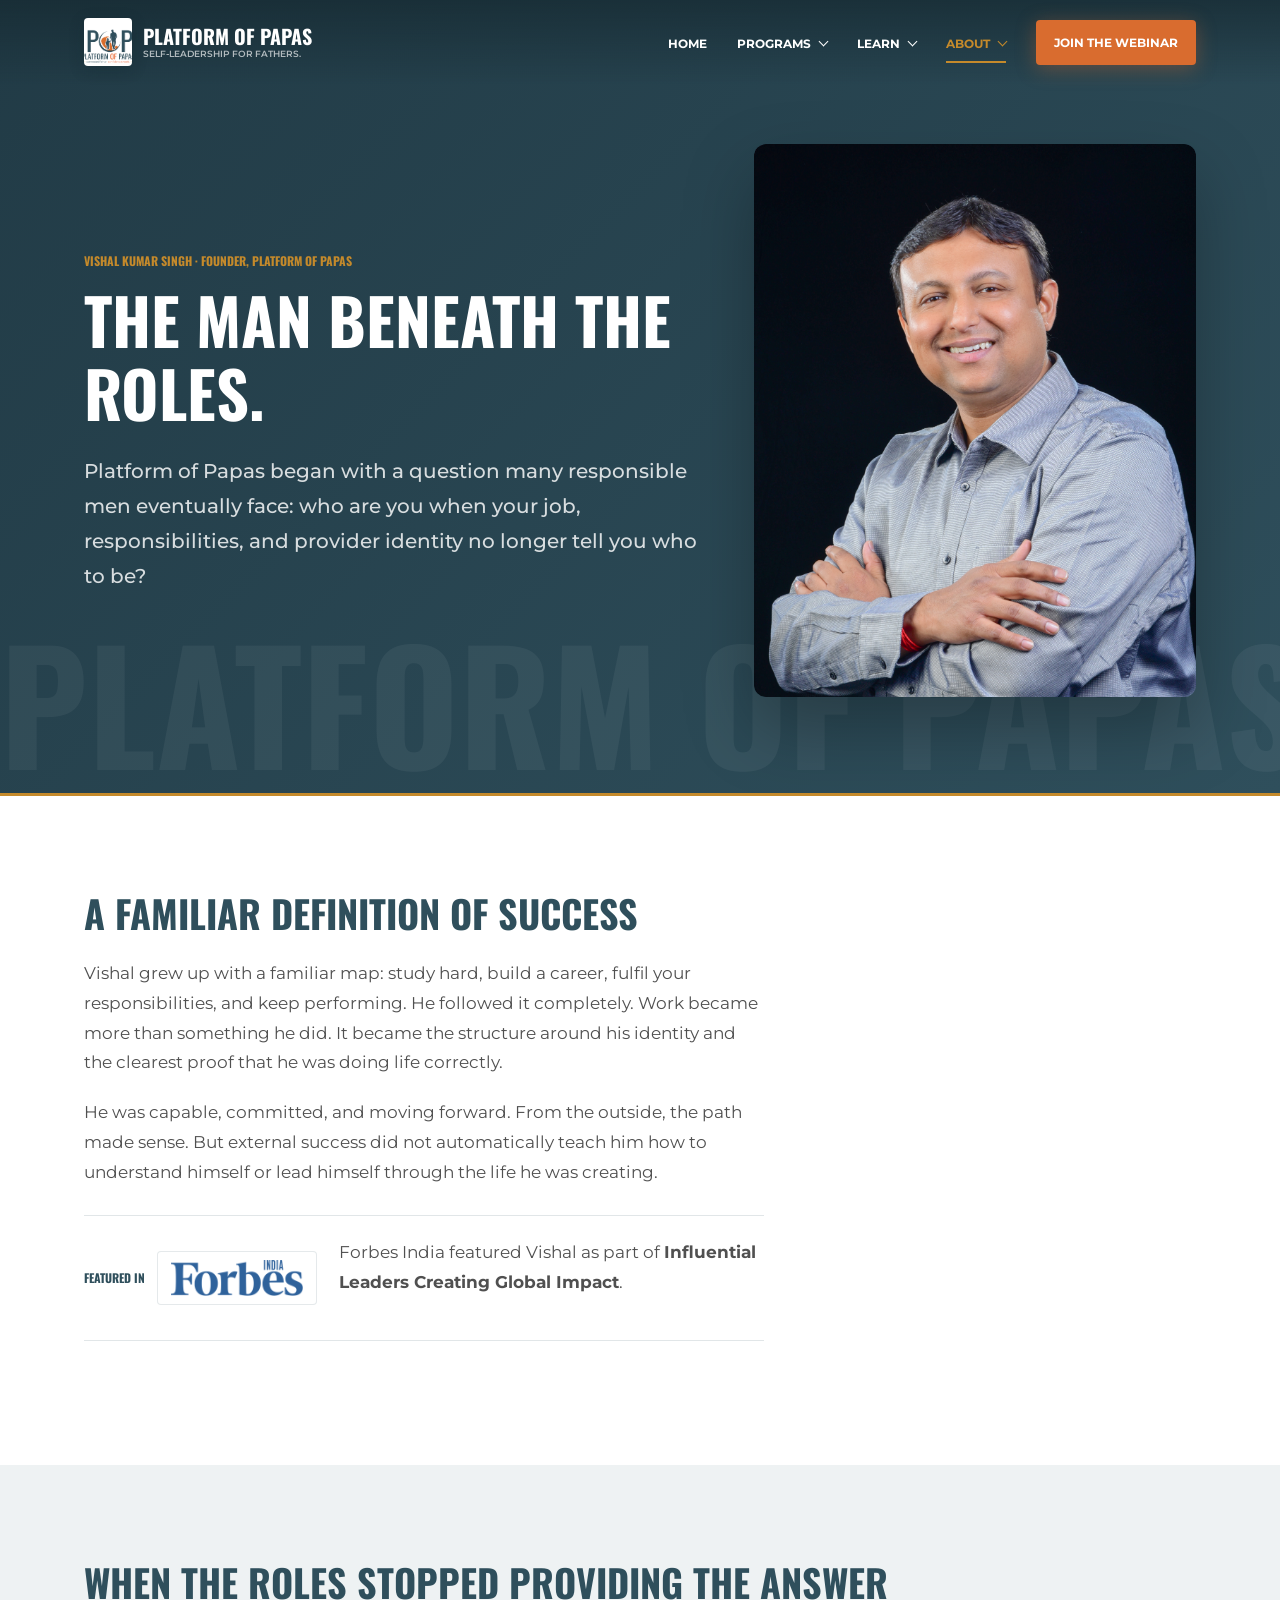
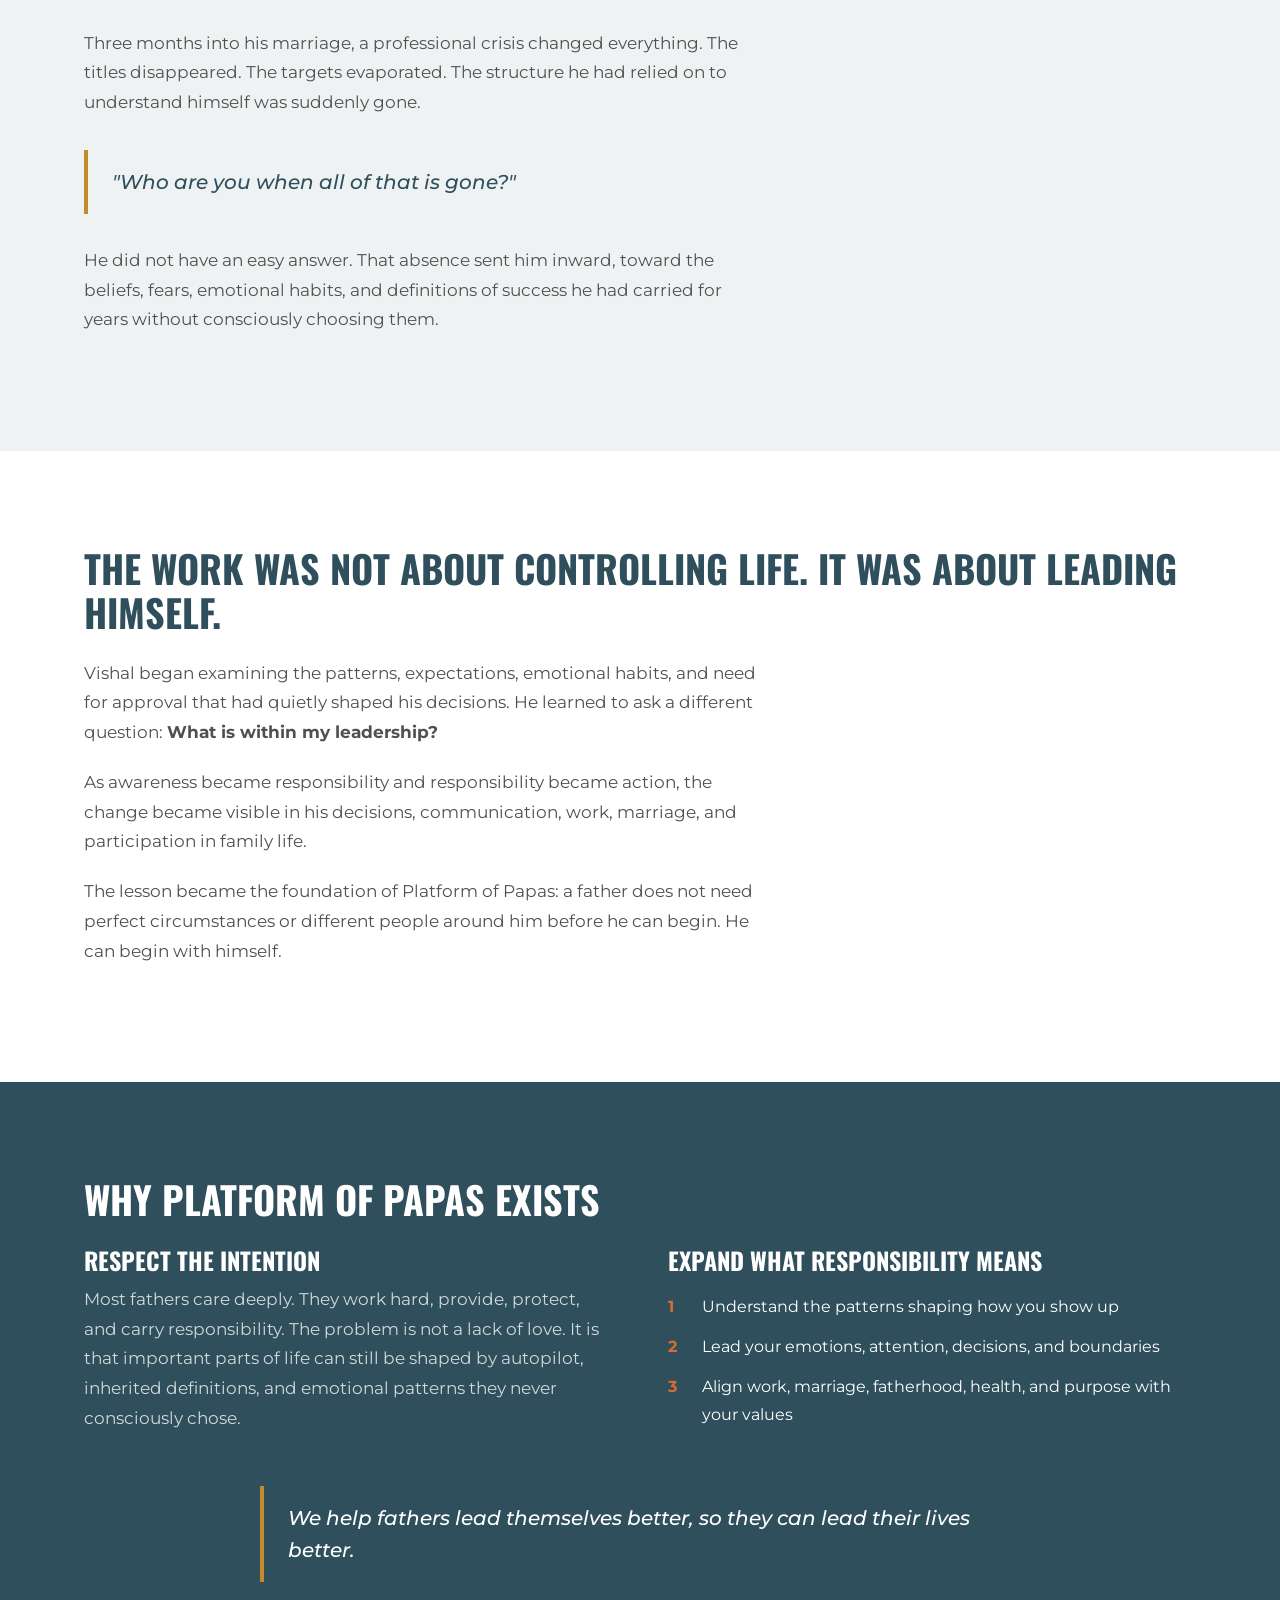
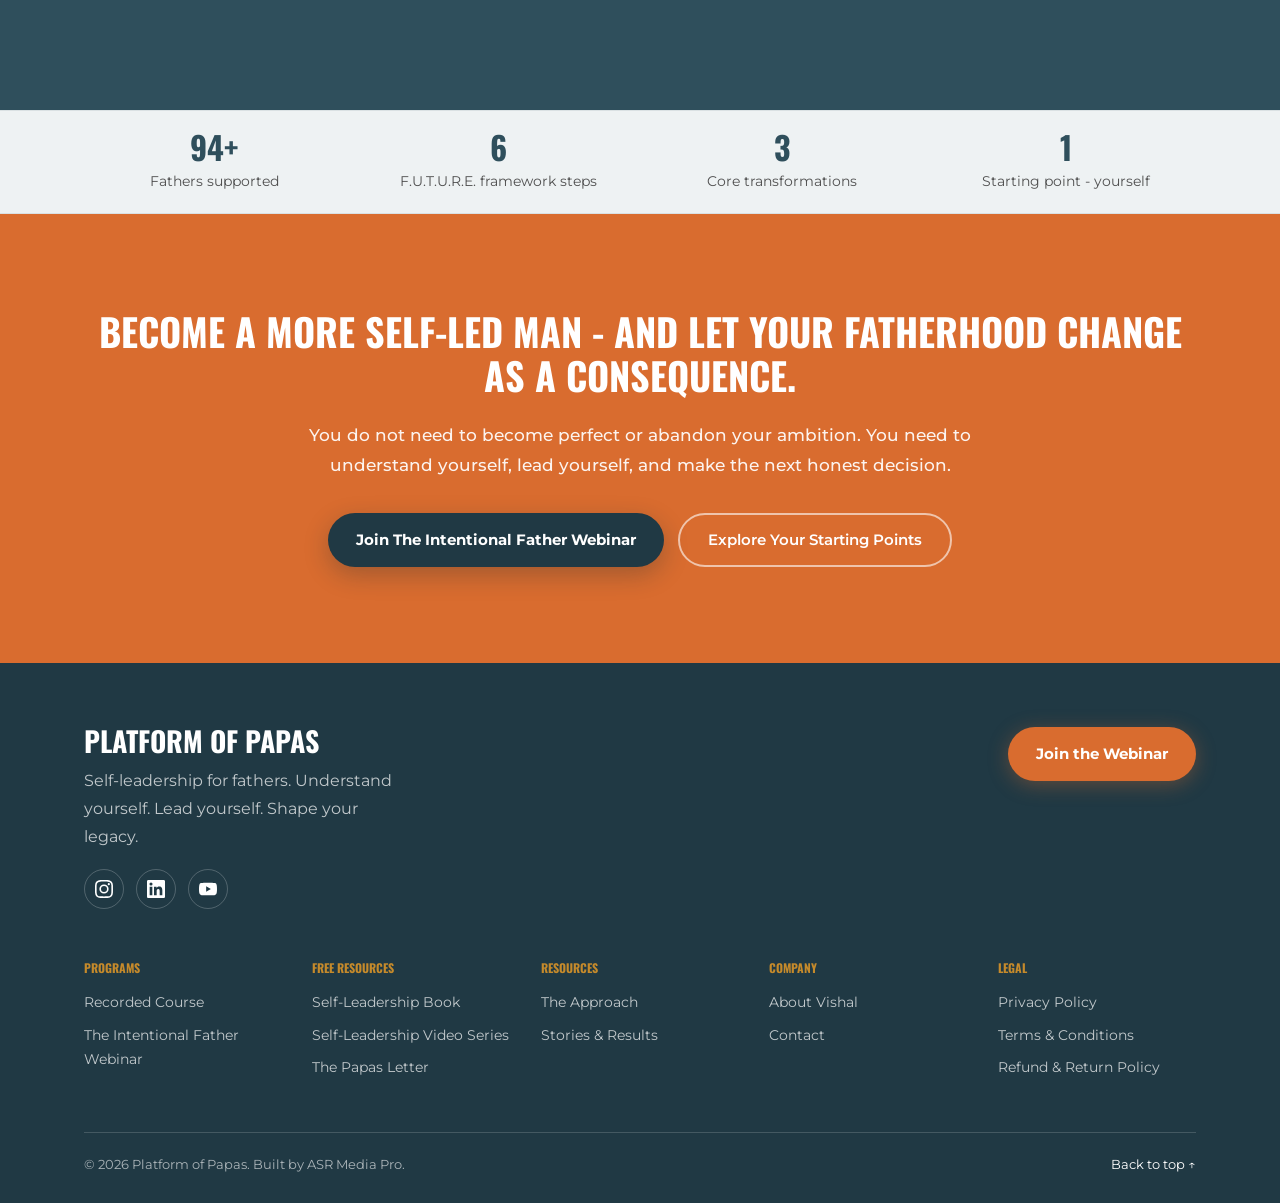
==== commit 6a150079: "Add Forbes India recognition for Vishal" ====
--- a/about/index.html
+++ b/about/index.html
@@ -13,7 +13,7 @@
   <meta property="og:type" content="website">
   <link rel="preconnect" href="https://fonts.googleapis.com">
   <link rel="preconnect" href="https://fonts.gstatic.com" crossorigin>
-  <link rel="stylesheet" href="../assets/site.css?v=20260826a">
+  <link rel="stylesheet" href="../assets/site.css?v=20260826c">
 </head>
 <body>
   <a class="skip-link" href="#main-content">Skip to content</a>
@@ -84,6 +84,13 @@
     <div class="prose reveal">
       <p>Vishal grew up with a familiar map: study hard, build a career, fulfil your responsibilities, and keep performing. He followed it completely. Work became more than something he did. It became the structure around his identity and the clearest proof that he was doing life correctly.</p>
       <p>He was capable, committed, and moving forward. From the outside, the path made sense. But external success did not automatically teach him how to understand himself or lead himself through the life he was creating.</p>
+      <div class="forbes-recognition">
+        <div class="forbes-feature " aria-label="Featured in Forbes India">
+    <span class="forbes-feature-label">Featured in</span>
+    <span class="forbes-logo-wrap"><img src="../Images/forbes-india-logo.png" alt="Forbes India"></span>
+  </div>
+        <p>Forbes India featured Vishal as part of <strong>Influential Leaders Creating Global Impact</strong>.</p>
+      </div>
     </div>
   </div>
 </section>
--- a/assets/site.css
+++ b/assets/site.css
@@ -571,6 +571,67 @@
   justify-content: center;
 }
 
+.forbes-feature {
+  display: flex;
+  align-items: center;
+  gap: 12px;
+  width: fit-content;
+}
+
+.forbes-feature-label {
+  color: var(--color-gold);
+  font-family: var(--font-display);
+  font-size: 12px;
+  font-weight: 700;
+  line-height: 1;
+  text-transform: uppercase;
+}
+
+.forbes-logo-wrap {
+  display: inline-flex;
+  align-items: center;
+  justify-content: center;
+  min-height: 42px;
+  padding: 8px 13px;
+  border: 1px solid rgba(47, 79, 92, 0.12);
+  border-radius: var(--radius-sm);
+  background: var(--color-white);
+}
+
+.forbes-logo-wrap img {
+  display: block;
+  width: 132px;
+  height: auto;
+}
+
+.forbes-recognition {
+  display: grid;
+  grid-template-columns: auto minmax(0, 1fr);
+  align-items: center;
+  gap: 22px;
+  max-width: 760px;
+  margin: 28px 0;
+  padding: 22px 0;
+  border-top: 1px solid rgba(47, 79, 92, 0.14);
+  border-bottom: 1px solid rgba(47, 79, 92, 0.14);
+}
+
+.forbes-recognition .forbes-feature-label {
+  color: var(--color-slate);
+}
+
+.forbes-recognition p {
+  margin: 0;
+}
+
+.section.dark .forbes-recognition {
+  border-color: rgba(255, 255, 255, 0.18);
+}
+
+.section.dark .forbes-recognition .forbes-feature-label {
+  color: var(--color-gold);
+}
+
 .newsletter-modal-cta {
   min-width: 220px;
 }
@@ -1819,6 +1880,11 @@
     flex-direction: column;
   }
 
+  .forbes-recognition {
+    grid-template-columns: 1fr;
+    gap: 16px;
+  }
+
   .btn-primary,
   .btn-secondary {
     width: 100%;
